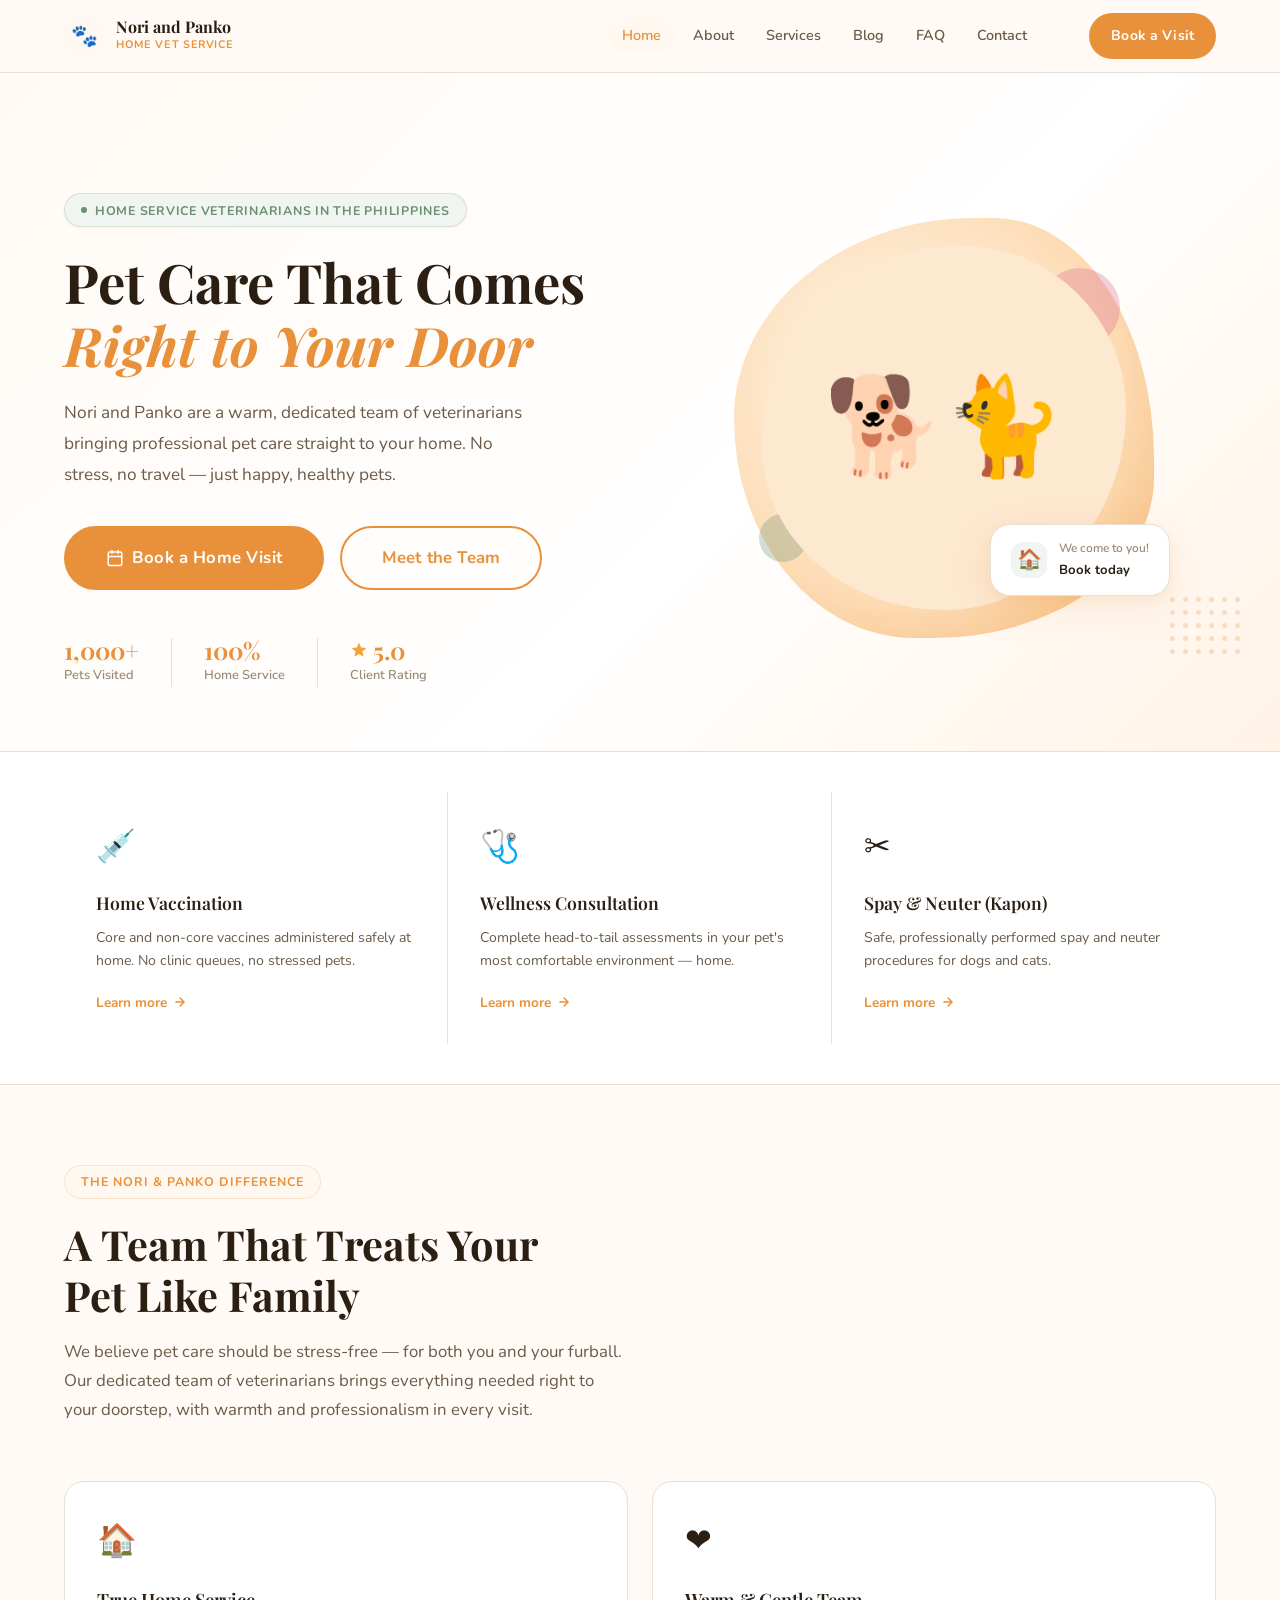
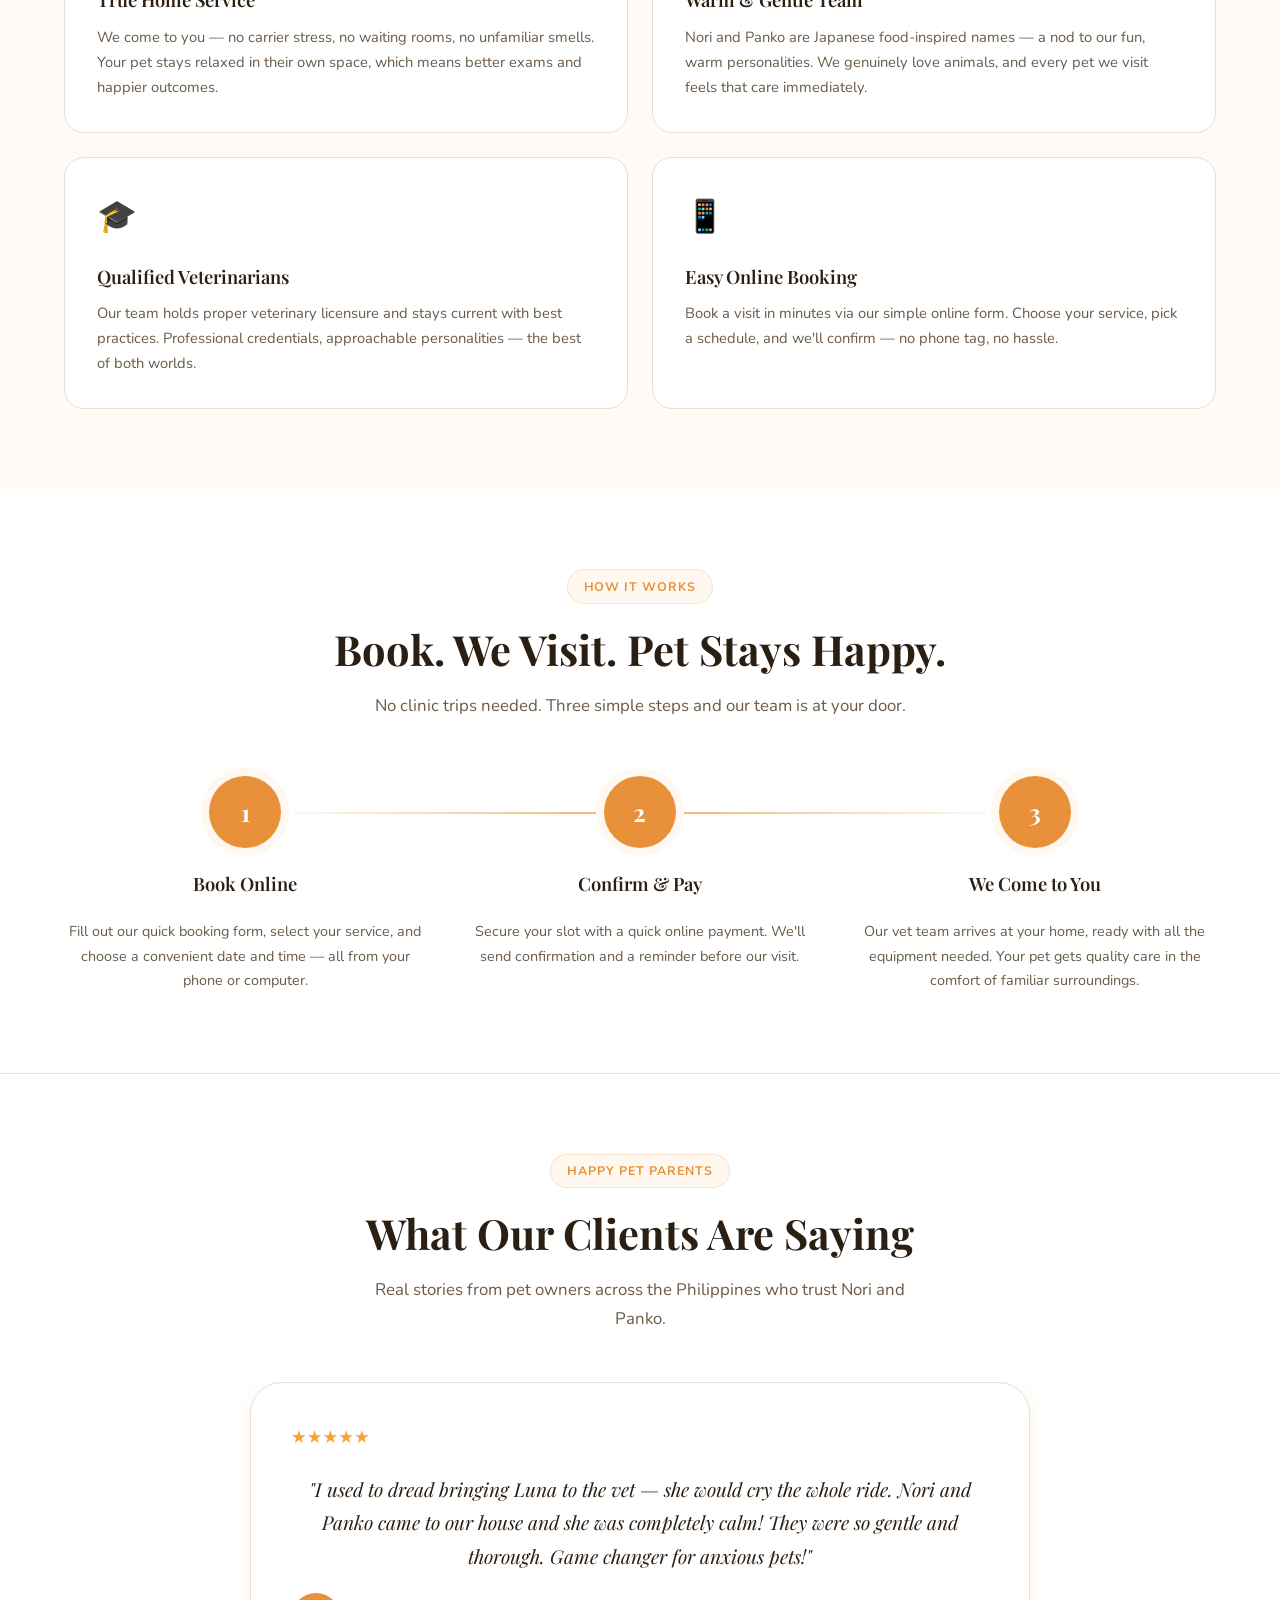
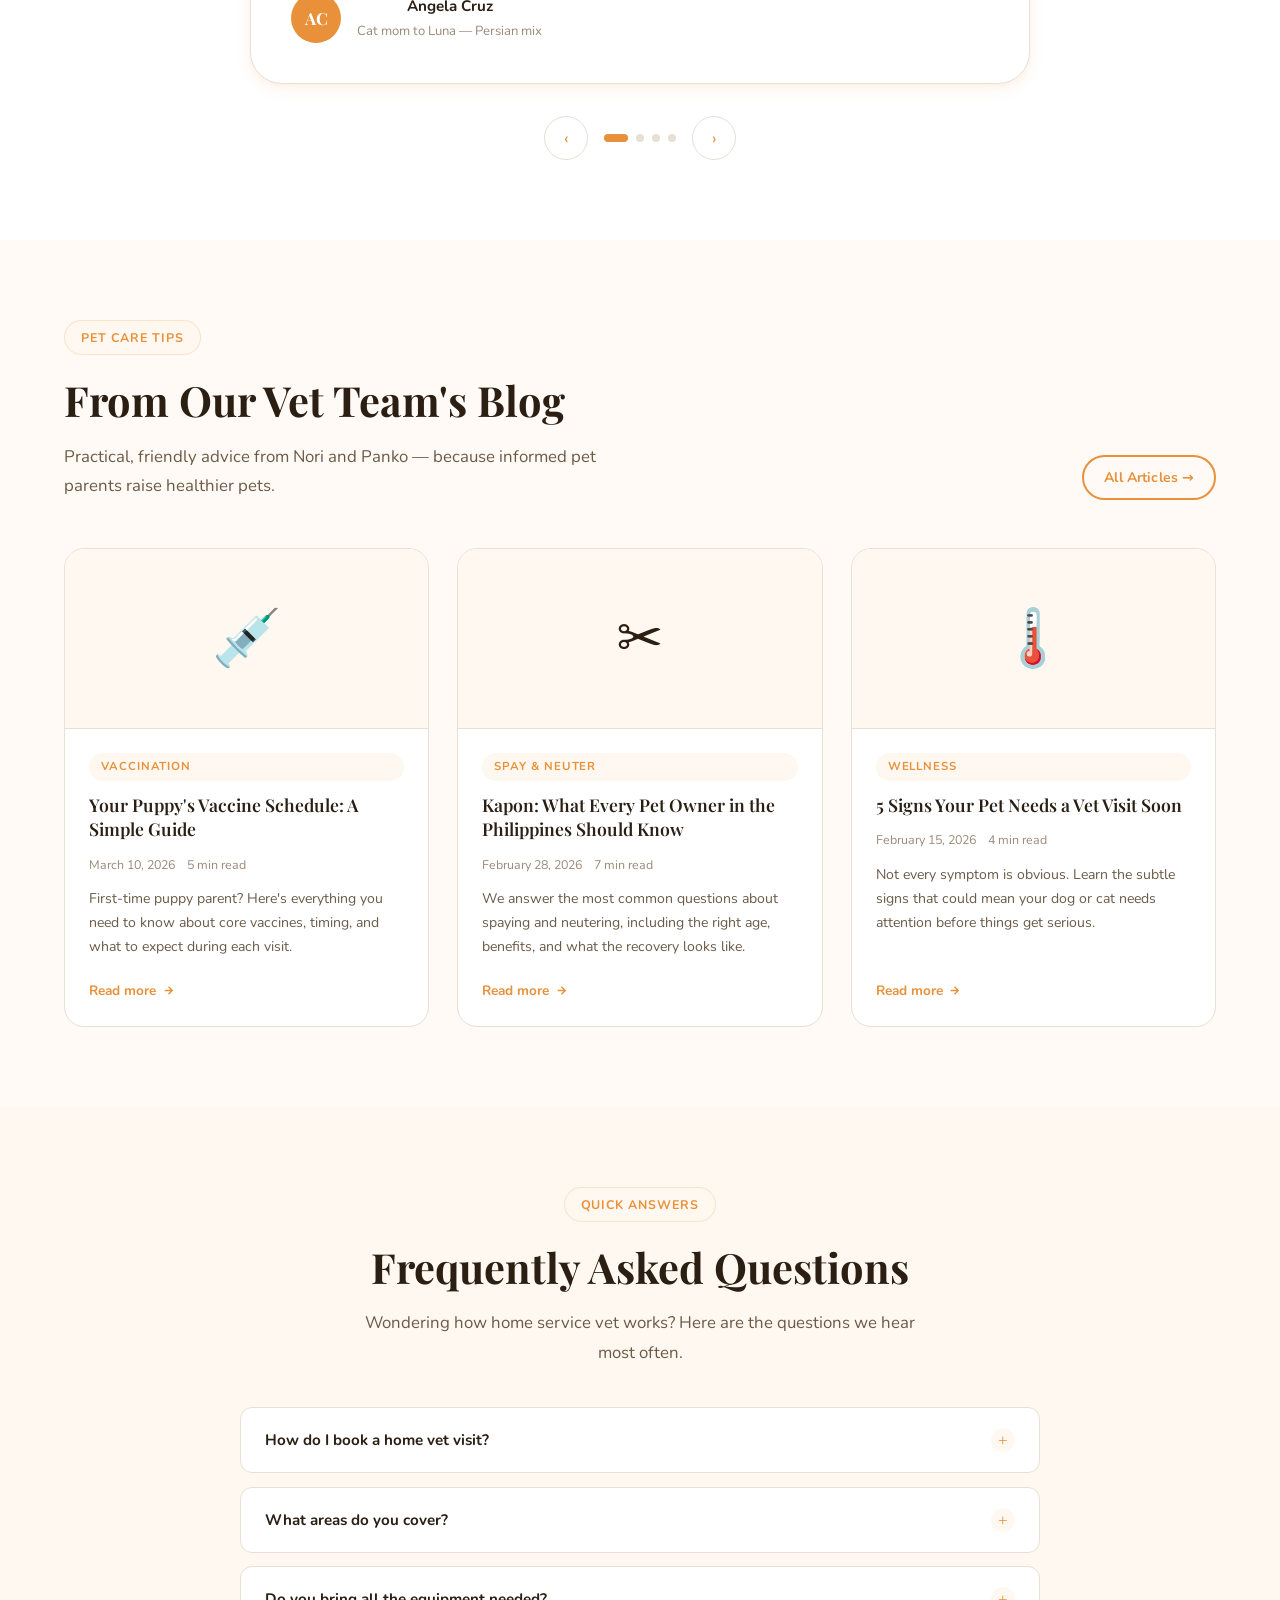
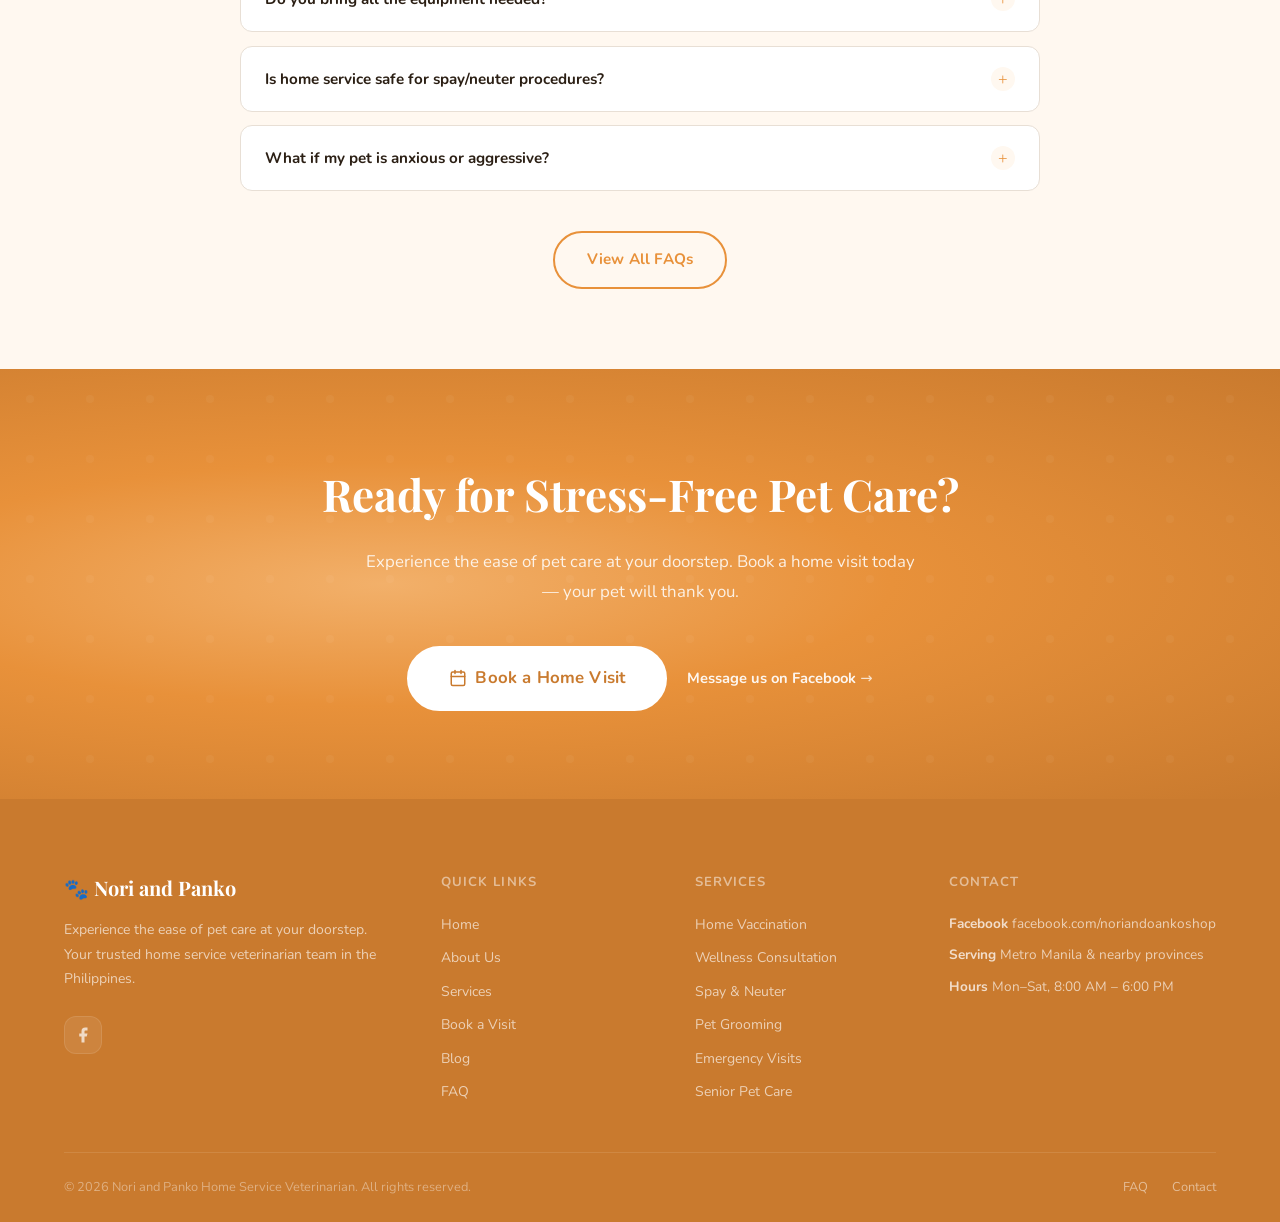
==== index.html @ 15835fa4 "Initial Nori and Panko Home Service Vet website Warm amber-themed veterinary home service site with " ====
<!DOCTYPE html>
<html lang="en">
<head>
  <meta charset="UTF-8">
  <meta name="viewport" content="width=device-width, initial-scale=1.0">
  <meta name="description" content="Nori and Panko Home Service Veterinarian — trusted pet care at your doorstep in the Philippines. Home vaccination, wellness consultations, and spay/neuter services for dogs and cats.">
  <meta name="keywords" content="home service vet Philippines, mobile veterinarian, pet vaccination home service, house call vet, kapon dog cat Philippines, Nori and Panko vet">
  <meta property="og:title" content="Nori and Panko Home Service Veterinarian">
  <meta property="og:description" content="Experience the ease of pet care at your doorstep. Home vaccination, consultations, and more.">
  <meta property="og:type" content="website">
  <title>Nori and Panko | Home Service Veterinarian Philippines</title>

  <script type="application/ld+json">
  {
    "@context": "https://schema.org",
    "@type": "VeterinaryCare",
    "name": "Nori and Panko Home Service Veterinarian",
    "description": "Home service veterinary care for pets across the Philippines. Vaccination, consultation, and spay/neuter at your doorstep.",
    "url": "https://noriandpanko.com",
    "telephone": "+639XXXXXXXXX",
    "sameAs": ["https://facebook.com/noriandoankoshop"],
    "serviceType": "Mobile Veterinary Care",
    "areaServed": "Philippines",
    "priceRange": "₱₱"
  }
  </script>

  <link href="https://fonts.googleapis.com/css2?family=Playfair+Display:ital,wght@0,400;0,600;0,700;1,400&family=Nunito:ital,wght@0,300;0,400;0,500;0,600;0,700;0,800;1,400&display=swap" rel="stylesheet">
  <link rel="stylesheet" href="css/style.css">
  <style>
    /* ─────────────────────────────────────────────
       DESIGN TOKENS — Nori and Panko Warm Palette
    ───────────────────────────────────────────── */
    :root {
      --clr-primary:          #E8913A;
      --clr-primary-dark:     #C97A2E;
      --clr-primary-light:    #F2B06A;
      --clr-primary-subtle:   #FFF8F0;
      --clr-secondary:        #6B8F71;
      --clr-secondary-subtle: #F0F5F1;
      --clr-accent:           #D4638F;
      --clr-peach:            #FDE8D0;
      --clr-bg:               #FFFAF5;
      --clr-bg-alt:           #FFF3E6;
      --clr-surface:          #FFFFFF;
      --clr-text:             #2B1F14;
      --clr-text-secondary:   #6B5A48;
      --clr-text-muted:       #9B8A78;
      --clr-border:           #E8DFD5;

      --ff-heading: 'Playfair Display', Georgia, serif;
      --ff-body:    'Nunito', system-ui, sans-serif;

      --radius-sm:  0.375rem;
      --radius-md:  0.75rem;
      --radius-lg:  1.25rem;
      --radius-xl:  2rem;
      --radius-full: 9999px;

      --shadow-sm:  0 1px 3px rgba(232,145,58,.08), 0 1px 2px rgba(232,145,58,.04);
      --shadow-md:  0 4px 16px rgba(232,145,58,.10), 0 2px 6px rgba(232,145,58,.06);
      --shadow-lg:  0 12px 40px rgba(232,145,58,.14), 0 4px 12px rgba(232,145,58,.08);
      --shadow-xl:  0 24px 64px rgba(232,145,58,.16), 0 8px 24px rgba(232,145,58,.10);

      --transition: 0.22s cubic-bezier(0.4, 0, 0.2, 1);
    }

    *, *::before, *::after { box-sizing: border-box; margin: 0; padding: 0; }
    html { scroll-behavior: smooth; -webkit-font-smoothing: antialiased; }
    body { font-family: var(--ff-body); font-size: 1rem; line-height: 1.7; color: var(--clr-text); background: var(--clr-bg); }
    img { display: block; max-width: 100%; height: auto; }
    a { color: inherit; text-decoration: none; }
    ul { list-style: none; }
    button { cursor: pointer; border: none; background: none; font-family: inherit; }

    .container { width: 100%; max-width: 1200px; margin-inline: auto; padding-inline: 1.5rem; }
    .section { padding-block: 5rem; }
    .section-sm { padding-block: 3.5rem; }

    .section-badge {
      display: inline-flex; align-items: center; gap: 0.5rem;
      font-size: 0.78rem; font-weight: 700; letter-spacing: 0.08em; text-transform: uppercase;
      color: var(--clr-primary); background: var(--clr-primary-subtle);
      border: 1px solid rgba(232,145,58,.2); border-radius: var(--radius-full);
      padding: 0.35rem 1rem; margin-bottom: 1.25rem;
    }
    .section-title {
      font-family: var(--ff-heading); font-size: clamp(1.75rem, 3.5vw, 2.6rem);
      font-weight: 700; line-height: 1.22; color: var(--clr-text); margin-bottom: 1rem;
    }
    .section-subtitle {
      font-size: 1.05rem; color: var(--clr-text-secondary); max-width: 560px; line-height: 1.75;
    }
    .text-center { text-align: center; }
    .text-center .section-subtitle { margin-inline: auto; }

    .btn {
      display: inline-flex; align-items: center; gap: 0.5rem;
      font-family: var(--ff-body); font-size: 0.95rem; font-weight: 700;
      border-radius: var(--radius-full); padding: 0.85rem 2rem;
      transition: all var(--transition); white-space: nowrap;
      text-decoration: none; border: 2px solid transparent; cursor: pointer;
    }
    .btn-primary { background: var(--clr-primary); color: #fff; border-color: var(--clr-primary); }
    .btn-primary:hover { background: var(--clr-primary-dark); border-color: var(--clr-primary-dark); transform: translateY(-1px); box-shadow: 0 6px 20px rgba(232,145,58,.35); }
    .btn-secondary { background: transparent; color: var(--clr-primary); border-color: var(--clr-primary); }
    .btn-secondary:hover { background: var(--clr-primary-subtle); transform: translateY(-1px); }
    .btn-white { background: #fff; color: var(--clr-primary-dark); border-color: #fff; }
    .btn-white:hover { background: var(--clr-primary-subtle); transform: translateY(-1px); }
    .btn-sm { padding: 0.55rem 1.25rem; font-size: 0.875rem; }
    .btn-lg { padding: 1rem 2.5rem; font-size: 1.05rem; }

    /* NAV */
    .nav { position: sticky; top: 0; z-index: 1000; background: rgba(255,250,245,.92); backdrop-filter: blur(16px); -webkit-backdrop-filter: blur(16px); border-bottom: 1px solid var(--clr-border); transition: box-shadow var(--transition); }
    .nav.scrolled { box-shadow: var(--shadow-md); }
    .nav-container { display: flex; align-items: center; gap: 2rem; height: 72px; }
    .nav-logo { display: flex; align-items: center; gap: 0.75rem; text-decoration: none; flex-shrink: 0; }
    .nav-logo-icon { width: 40px; height: 40px; background: var(--clr-primary-subtle); border-radius: var(--radius-md); display: flex; align-items: center; justify-content: center; font-size: 1.35rem; }
    .nav-logo-name { font-family: var(--ff-heading); font-size: 1rem; font-weight: 700; color: var(--clr-text); line-height: 1.2; }
    .nav-logo-sub { font-size: 0.68rem; font-weight: 700; color: var(--clr-primary); letter-spacing: 0.06em; text-transform: uppercase; }
    .nav-links { display: flex; align-items: center; gap: 0.25rem; list-style: none; margin: 0; padding: 0; margin-left: auto; }
    .nav-links a { font-size: 0.9rem; font-weight: 600; color: var(--clr-text-secondary); text-decoration: none; padding: 0.5rem 0.875rem; border-radius: var(--radius-full); transition: all var(--transition); }
    .nav-links a:hover, .nav-links a.active { color: var(--clr-primary); background: var(--clr-primary-subtle); }
    .nav-actions { display: flex; align-items: center; gap: 0.75rem; margin-left: 1rem; }
    .nav-toggle { display: none; flex-direction: column; gap: 5px; padding: 0.5rem; border-radius: var(--radius-sm); cursor: pointer; background: none; border: none; margin-left: auto; }
    .nav-toggle span { display: block; width: 22px; height: 2px; background: var(--clr-text); border-radius: 2px; transition: all var(--transition); }
    .nav-mobile-menu { display: none; padding: 1.25rem 1.5rem 1.75rem; border-top: 1px solid var(--clr-border); background: var(--clr-surface); }
    .nav-mobile-menu.open { display: block; }
    .nav-mobile-menu ul { display: flex; flex-direction: column; gap: 0.25rem; }
    .nav-mobile-menu a { display: block; padding: 0.7rem 1rem; font-size: 0.95rem; font-weight: 600; color: var(--clr-text-secondary); border-radius: var(--radius-sm); transition: all var(--transition); }
    .nav-mobile-menu a:hover { color: var(--clr-primary); background: var(--clr-primary-subtle); }
    @media (max-width: 900px) { .nav-links, .nav-actions { display: none; } .nav-toggle { display: flex; } }

    /* HERO */
    .hero { background: linear-gradient(135deg, #FFFAF5 0%, #ffffff 60%, #FFF3E6 100%); padding-block: 6rem 4rem; position: relative; overflow: hidden; }
    .hero-container { display: grid; grid-template-columns: 1fr 1fr; align-items: center; gap: 4rem; max-width: 1200px; margin-inline: auto; padding-inline: 1.5rem; }
    .hero-badge { display: inline-flex; align-items: center; gap: 0.5rem; font-size: 0.78rem; font-weight: 700; letter-spacing: 0.06em; text-transform: uppercase; color: var(--clr-secondary); background: var(--clr-secondary-subtle); border: 1px solid rgba(107,143,113,.2); border-radius: var(--radius-full); padding: 0.35rem 1rem; margin-bottom: 1.5rem; }
    .hero-badge::before { content: ''; width: 6px; height: 6px; border-radius: 50%; background: var(--clr-secondary); display: inline-block; }
    .hero-title { font-family: var(--ff-heading); font-size: clamp(2.2rem, 4.5vw, 3.4rem); font-weight: 700; line-height: 1.15; color: var(--clr-text); margin-bottom: 1.25rem; }
    .hero-title span { color: var(--clr-primary); font-style: italic; }
    .hero-subtitle { font-size: 1.08rem; color: var(--clr-text-secondary); line-height: 1.8; margin-bottom: 2.25rem; max-width: 480px; }
    .hero-actions { display: flex; align-items: center; flex-wrap: wrap; gap: 1rem; margin-bottom: 3rem; }
    .hero-stats { display: flex; gap: 2rem; flex-wrap: wrap; }
    .hero-stat { display: flex; flex-direction: column; gap: 0.15rem; }
    .hero-stat-value { font-family: var(--ff-heading); font-size: 1.5rem; font-weight: 700; color: var(--clr-primary); line-height: 1; }
    .hero-stat-label { font-size: 0.8rem; color: var(--clr-text-muted); font-weight: 600; }
    .hero-stat-divider { width: 1px; background: var(--clr-border); align-self: stretch; }

    .hero-visual { position: relative; display: flex; align-items: center; justify-content: center; }
    .hero-blob { position: relative; width: 420px; height: 420px; flex-shrink: 0; animation: floatBlob 6s ease-in-out infinite; }
    @keyframes floatBlob { 0%, 100% { transform: translateY(0px) rotate(0deg); } 33% { transform: translateY(-14px) rotate(1.5deg); } 66% { transform: translateY(-7px) rotate(-1deg); } }
    .hero-blob-bg { position: absolute; inset: 0; background: radial-gradient(ellipse at 40% 40%, #FFF8F0 0%, #FDDCB5 60%, #F2B06A 100%); border-radius: 60% 40% 55% 45% / 50% 60% 40% 55%; }
    .hero-blob-inner { position: absolute; inset: 28px; border-radius: 55% 45% 50% 50% / 55% 45% 55% 45%; overflow: hidden; background: var(--clr-peach); display: flex; align-items: center; justify-content: center; }
    .hero-blob-inner img { width: 100%; height: 100%; object-fit: cover; object-position: center 15%; }
    .hero-blob-emoji { font-size: 6rem; line-height: 1; }
    .hero-blob-accent { position: absolute; width: 80px; height: 80px; background: var(--clr-accent); border-radius: 50%; top: 12%; right: 8%; opacity: 0.3; animation: floatAccent 7s ease-in-out infinite 1s; }
    .hero-blob-accent2 { position: absolute; width: 48px; height: 48px; background: var(--clr-secondary); border-radius: 50%; bottom: 18%; left: 6%; opacity: 0.3; animation: floatAccent 5s ease-in-out infinite 0.5s; }
    @keyframes floatAccent { 0%, 100% { transform: translateY(0) scale(1); } 50% { transform: translateY(-10px) scale(1.08); } }
    .hero-dots { position: absolute; bottom: -1rem; right: -1.5rem; display: grid; grid-template-columns: repeat(6, 1fr); gap: 8px; opacity: 0.25; pointer-events: none; }
    .hero-dots span { width: 5px; height: 5px; border-radius: 50%; background: var(--clr-primary); display: block; }
    .hero-badge-float { position: absolute; bottom: 10%; right: -1rem; background: var(--clr-surface); border-radius: var(--radius-lg); padding: 0.85rem 1.25rem; box-shadow: var(--shadow-lg); display: flex; align-items: center; gap: 0.75rem; font-size: 0.82rem; font-weight: 700; color: var(--clr-text); border: 1px solid var(--clr-border); animation: floatBadge 5s ease-in-out infinite 2s; }
    .hero-badge-float-icon { width: 36px; height: 36px; background: var(--clr-secondary-subtle); border-radius: var(--radius-md); display: flex; align-items: center; justify-content: center; font-size: 1.25rem; }
    @keyframes floatBadge { 0%, 100% { transform: translateY(0); } 50% { transform: translateY(-6px); } }
    @media (max-width: 900px) { .hero-container { grid-template-columns: 1fr; gap: 2.5rem; } .hero-visual { order: -1; } .hero-blob { width: 300px; height: 300px; } .hero-badge-float { display: none; } .hero-stats { gap: 1.25rem; } }

    /* SERVICES STRIP */
    .services-strip { background: var(--clr-surface); border-top: 1px solid var(--clr-border); border-bottom: 1px solid var(--clr-border); padding-block: 2.5rem; }
    .services-strip-grid { display: grid; grid-template-columns: repeat(3, 1fr); gap: 0; }
    .services-strip-item { padding: 1.75rem 2rem; border-right: 1px solid var(--clr-border); transition: background var(--transition); }
    .services-strip-item:last-child { border-right: none; }
    .services-strip-item:hover { background: var(--clr-primary-subtle); }
    .services-strip-icon { font-size: 2rem; margin-bottom: 0.9rem; display: block; }
    .services-strip-title { font-family: var(--ff-heading); font-size: 1.1rem; font-weight: 600; color: var(--clr-text); margin-bottom: 0.5rem; }
    .services-strip-desc { font-size: 0.88rem; color: var(--clr-text-secondary); line-height: 1.65; margin-bottom: 1rem; }
    .services-strip-link { display: inline-flex; align-items: center; gap: 0.35rem; font-size: 0.85rem; font-weight: 700; color: var(--clr-primary); transition: gap var(--transition); }
    .services-strip-link:hover { gap: 0.6rem; }
    @media (max-width: 768px) { .services-strip-grid { display: flex; flex-wrap: nowrap; overflow-x: auto; } .services-strip-item { min-width: 280px; } }

    /* WHY SECTION */
    .why-section { background: var(--clr-bg); }
    .why-header { margin-bottom: 3.5rem; }
    .why-grid { display: grid; grid-template-columns: repeat(2, 1fr); gap: 1.5rem; }
    .why-card { background: var(--clr-surface); border: 1px solid var(--clr-border); border-radius: var(--radius-lg); padding: 2rem; transition: all var(--transition); position: relative; overflow: hidden; }
    .why-card::before { content: ''; position: absolute; top: 0; left: 0; right: 0; height: 3px; background: linear-gradient(90deg, var(--clr-primary), var(--clr-primary-light)); opacity: 0; transition: opacity var(--transition); }
    .why-card:hover { transform: translateY(-3px); box-shadow: var(--shadow-md); border-color: var(--clr-primary-light); }
    .why-card:hover::before { opacity: 1; }
    .why-card-icon { font-size: 2rem; margin-bottom: 1rem; display: block; }
    .why-card-title { font-family: var(--ff-heading); font-size: 1.15rem; font-weight: 600; color: var(--clr-text); margin-bottom: 0.6rem; }
    .why-card-desc { font-size: 0.92rem; color: var(--clr-text-secondary); line-height: 1.7; }
    @media (max-width: 640px) { .why-grid { grid-template-columns: 1fr; } }

    /* HOW IT WORKS */
    .how-section { background: var(--clr-surface); }
    .how-steps { display: grid; grid-template-columns: repeat(3, 1fr); gap: 2rem; margin-top: 3.5rem; position: relative; }
    .how-steps::before { content: ''; position: absolute; top: 36px; left: calc(16.67% + 36px); right: calc(16.67% + 36px); height: 2px; background: linear-gradient(90deg, var(--clr-primary-subtle), var(--clr-primary-light), var(--clr-primary-subtle)); }
    .how-step { display: flex; flex-direction: column; align-items: center; text-align: center; gap: 1.25rem; }
    .how-step-num { width: 72px; height: 72px; border-radius: 50%; background: var(--clr-primary); color: #fff; font-family: var(--ff-heading); font-size: 1.5rem; font-weight: 700; display: flex; align-items: center; justify-content: center; position: relative; z-index: 1; box-shadow: 0 0 0 8px var(--clr-primary-subtle); flex-shrink: 0; }
    .how-step-title { font-family: var(--ff-heading); font-size: 1.15rem; font-weight: 600; color: var(--clr-text); }
    .how-step-desc { font-size: 0.9rem; color: var(--clr-text-secondary); line-height: 1.7; }
    @media (max-width: 768px) { .how-steps { grid-template-columns: 1fr; } .how-steps::before { display: none; } }

    /* TESTIMONIALS */
    .testimonials-section { background: var(--clr-surface); border-top: 1px solid var(--clr-border); }
    .testimonials-carousel { position: relative; margin-top: 3rem; overflow: hidden; }
    .testimonials-track { display: flex; transition: transform 0.45s cubic-bezier(0.4,0,0.2,1); }
    .testimonial-slide { min-width: 100%; padding: 0 0.5rem; }
    .testimonial-card { background: var(--clr-surface); border: 1px solid var(--clr-border); border-radius: var(--radius-xl); padding: 2.5rem; max-width: 780px; margin-inline: auto; box-shadow: var(--shadow-md); display: flex; flex-direction: column; gap: 1.25rem; }
    .testimonial-stars { display: flex; gap: 2px; color: #F4A435; font-size: 1.1rem; }
    .testimonial-quote { font-family: var(--ff-heading); font-size: clamp(1rem, 2vw, 1.2rem); font-style: italic; color: var(--clr-text); line-height: 1.75; }
    .testimonial-author { display: flex; align-items: center; gap: 1rem; }
    .testimonial-avatar { width: 50px; height: 50px; border-radius: 50%; background: var(--clr-primary); display: flex; align-items: center; justify-content: center; font-family: var(--ff-heading); font-size: 1.05rem; font-weight: 700; color: #fff; flex-shrink: 0; }
    .testimonial-name { font-weight: 700; font-size: 0.95rem; color: var(--clr-text); }
    .testimonial-role { font-size: 0.82rem; color: var(--clr-text-muted); }
    .carousel-controls { display: flex; align-items: center; justify-content: center; gap: 1rem; margin-top: 2rem; }
    .carousel-btn { width: 44px; height: 44px; border-radius: 50%; background: var(--clr-surface); border: 1px solid var(--clr-border); display: flex; align-items: center; justify-content: center; color: var(--clr-primary); font-size: 1.1rem; cursor: pointer; transition: all var(--transition); }
    .carousel-btn:hover { background: var(--clr-primary); color: #fff; border-color: var(--clr-primary); }
    .carousel-dots { display: flex; gap: 8px; }
    .carousel-dot { width: 8px; height: 8px; border-radius: 50%; background: var(--clr-border); cursor: pointer; transition: all var(--transition); border: none; }
    .carousel-dot.active { background: var(--clr-primary); width: 24px; border-radius: 4px; }

    /* BLOG PREVIEW */
    .blog-section { background: var(--clr-bg); }
    .blog-grid { display: grid; grid-template-columns: repeat(3, 1fr); gap: 1.75rem; }
    .blog-card { background: var(--clr-surface); border: 1px solid var(--clr-border); border-radius: var(--radius-lg); overflow: hidden; transition: all var(--transition); display: flex; flex-direction: column; }
    .blog-card:hover { transform: translateY(-4px); box-shadow: var(--shadow-lg); border-color: var(--clr-primary-light); }
    .blog-card-img { height: 180px; background: var(--clr-primary-subtle); display: flex; align-items: center; justify-content: center; overflow: hidden; border-bottom: 1px solid var(--clr-border); font-size: 3.5rem; }
    .blog-card-body { padding: 1.5rem; flex: 1; display: flex; flex-direction: column; gap: 0.75rem; }
    .blog-card-category { display: inline-block; font-size: 0.72rem; font-weight: 700; letter-spacing: 0.08em; text-transform: uppercase; color: var(--clr-primary); background: var(--clr-primary-subtle); border-radius: var(--radius-full); padding: 0.25rem 0.75rem; }
    .blog-card-title { font-family: var(--ff-heading); font-size: 1.1rem; font-weight: 600; color: var(--clr-text); line-height: 1.4; }
    .blog-card-meta { font-size: 0.78rem; color: var(--clr-text-muted); display: flex; gap: 0.75rem; }
    .blog-card-excerpt { font-size: 0.88rem; color: var(--clr-text-secondary); line-height: 1.7; flex: 1; }
    .blog-card-link { display: inline-flex; align-items: center; gap: 0.35rem; font-size: 0.85rem; font-weight: 700; color: var(--clr-primary); margin-top: 0.5rem; transition: gap var(--transition); }
    .blog-card-link:hover { gap: 0.6rem; }
    @media (max-width: 900px) { .blog-grid { grid-template-columns: repeat(2, 1fr); } }
    @media (max-width: 580px) { .blog-grid { grid-template-columns: 1fr; } }

    /* FAQ PREVIEW */
    .faq-section { background: var(--clr-primary-subtle); }
    .faq-list { display: flex; flex-direction: column; gap: 0.85rem; max-width: 800px; margin-inline: auto; }
    .faq-item { background: var(--clr-surface); border: 1px solid var(--clr-border); border-radius: var(--radius-md); overflow: hidden; transition: box-shadow var(--transition); }
    .faq-item:hover { box-shadow: var(--shadow-sm); }
    .faq-question { width: 100%; display: flex; align-items: center; justify-content: space-between; gap: 1rem; padding: 1.25rem 1.5rem; font-size: 0.95rem; font-weight: 700; color: var(--clr-text); background: none; border: none; cursor: pointer; text-align: left; font-family: var(--ff-body); transition: color var(--transition); }
    .faq-question:hover { color: var(--clr-primary); }
    .faq-question.open { color: var(--clr-primary); }
    .faq-icon { width: 24px; height: 24px; border-radius: 50%; background: var(--clr-primary-subtle); display: flex; align-items: center; justify-content: center; color: var(--clr-primary); font-size: 1rem; flex-shrink: 0; transition: all var(--transition); font-weight: 300; line-height: 1; }
    .faq-question.open .faq-icon { background: var(--clr-primary); color: #fff; transform: rotate(45deg); }
    .faq-answer { max-height: 0; overflow: hidden; transition: max-height 0.38s cubic-bezier(0.4,0,0.2,1), padding 0.3s; font-size: 0.91rem; color: var(--clr-text-secondary); line-height: 1.75; padding-inline: 1.5rem; }
    .faq-answer.open { max-height: 500px; padding-bottom: 1.5rem; }

    /* CTA BANNER */
    .cta-banner { background: radial-gradient(ellipse at 30% 50%, var(--clr-primary-light) 0%, var(--clr-primary) 40%, var(--clr-primary-dark) 100%); padding-block: 5.5rem; text-align: center; position: relative; overflow: hidden; }
    .cta-banner::before { content: ''; position: absolute; inset: 0; background: url("data:image/svg+xml,%3Csvg width='60' height='60' viewBox='0 0 60 60' xmlns='http://www.w3.org/2000/svg'%3E%3Cg fill='none' fill-rule='evenodd'%3E%3Cg fill='%23ffffff' fill-opacity='0.04'%3E%3Ccircle cx='30' cy='30' r='4'/%3E%3C/g%3E%3C/g%3E%3C/svg%3E"); pointer-events: none; }
    .cta-banner-title { font-family: var(--ff-heading); font-size: clamp(1.8rem, 3.5vw, 2.75rem); font-weight: 700; color: #fff; margin-bottom: 1rem; position: relative; }
    .cta-banner-subtitle { font-size: 1.05rem; color: rgba(255,255,255,0.85); max-width: 560px; margin-inline: auto; line-height: 1.75; margin-bottom: 2.5rem; position: relative; }
    .cta-banner-actions { display: flex; align-items: center; justify-content: center; flex-wrap: wrap; gap: 1.25rem; position: relative; }
    .cta-phone { font-size: 0.92rem; color: rgba(255,255,255,0.75); transition: color var(--transition); }
    .cta-phone:hover { color: #fff; }
    .cta-phone strong { color: rgba(255,255,255,0.92); font-weight: 700; }

    /* FOOTER */
    .footer { background: var(--clr-primary-dark); color: rgba(255,255,255,0.75); padding-top: 4.5rem; }
    .footer-top { display: grid; grid-template-columns: 1.6fr 1fr 1fr 1.3fr; gap: 3rem; padding-bottom: 3rem; border-bottom: 1px solid rgba(255,255,255,.1); }
    .footer-logo-name { font-family: var(--ff-heading); font-size: 1.25rem; font-weight: 700; color: #fff; margin-bottom: 0.85rem; }
    .footer-tagline { font-size: 0.875rem; line-height: 1.75; color: rgba(255,255,255,.65); margin-bottom: 1.5rem; }
    .footer-social { display: flex; gap: 0.75rem; }
    .footer-social a { width: 38px; height: 38px; border-radius: var(--radius-md); background: rgba(255,255,255,.08); display: flex; align-items: center; justify-content: center; color: rgba(255,255,255,.7); transition: all var(--transition); border: 1px solid rgba(255,255,255,.1); }
    .footer-social a:hover { background: rgba(255,255,255,.18); color: #fff; transform: translateY(-2px); }
    .footer-heading { font-size: 0.82rem; font-weight: 700; letter-spacing: 0.08em; text-transform: uppercase; color: rgba(255,255,255,.5); margin-bottom: 1.25rem; }
    .footer-links { display: flex; flex-direction: column; gap: 0.6rem; }
    .footer-links a { font-size: 0.875rem; color: rgba(255,255,255,.65); transition: color var(--transition); }
    .footer-links a:hover { color: #fff; }
    .footer-contact { display: flex; flex-direction: column; gap: 0.6rem; }
    .footer-contact-item { font-size: 0.85rem; color: rgba(255,255,255,.65); line-height: 1.6; }
    .footer-bottom { display: flex; align-items: center; justify-content: space-between; padding-block: 1.5rem; font-size: 0.8rem; color: rgba(255,255,255,.4); flex-wrap: wrap; gap: 0.75rem; }
    .footer-bottom a { color: rgba(255,255,255,.5); transition: color var(--transition); }
    .footer-bottom a:hover { color: rgba(255,255,255,.9); }
    @media (max-width: 900px) { .footer-top { grid-template-columns: 1fr 1fr; gap: 2rem; } }
    @media (max-width: 560px) { .footer-top { grid-template-columns: 1fr; } .footer-bottom { flex-direction: column; } }

    /* REVEAL */
    .reveal { opacity: 0; transform: translateY(24px); transition: opacity 0.55s ease, transform 0.55s ease; }
    .reveal.visible { opacity: 1; transform: none; }
  </style>
</head>
<body>

  <!-- NAVIGATION -->
  <nav class="nav" id="mainNav">
    <div class="container nav-container">
      <a href="index.html" class="nav-logo">
        <div class="nav-logo-icon">🐾</div>
        <div>
          <div class="nav-logo-name">Nori and Panko</div>
          <div class="nav-logo-sub">Home Vet Service</div>
        </div>
      </a>
      <ul class="nav-links" id="navLinks">
        <li><a href="index.html" class="active">Home</a></li>
        <li><a href="about.html">About</a></li>
        <li><a href="services.html">Services</a></li>
        <li><a href="blog.html">Blog</a></li>
        <li><a href="faq.html">FAQ</a></li>
        <li><a href="contact.html">Contact</a></li>
      </ul>
      <div class="nav-actions">
        <a href="booking.html" class="btn btn-primary btn-sm">Book a Visit</a>
      </div>
      <button class="nav-toggle" id="navToggle" aria-label="Toggle navigation">
        <span></span><span></span><span></span>
      </button>
    </div>
    <div class="nav-mobile-menu" id="mobileMenu">
      <ul>
        <li><a href="index.html">Home</a></li>
        <li><a href="about.html">About</a></li>
        <li><a href="services.html">Services</a></li>
        <li><a href="blog.html">Blog</a></li>
        <li><a href="faq.html">FAQ</a></li>
        <li><a href="contact.html">Contact</a></li>
      </ul>
      <a href="booking.html" class="btn btn-primary" style="margin-top:1.5rem;width:100%;justify-content:center;display:flex;">Book a Home Visit</a>
    </div>
  </nav>

  <main>

    <!-- 1. HERO -->
    <section class="hero" aria-label="Hero">
      <div class="hero-container">
        <div class="hero-content">
          <div class="hero-badge">Home Service Veterinarians in the Philippines</div>
          <h1 class="hero-title">
            Pet Care That Comes<br>
            <span>Right to Your Door</span>
          </h1>
          <p class="hero-subtitle">
            Nori and Panko are a warm, dedicated team of veterinarians bringing professional pet care straight to your home. No stress, no travel — just happy, healthy pets.
          </p>
          <div class="hero-actions">
            <a href="booking.html" class="btn btn-primary btn-lg">
              <svg width="18" height="18" viewBox="0 0 24 24" fill="none" stroke="currentColor" stroke-width="2" stroke-linecap="round" stroke-linejoin="round" aria-hidden="true"><rect x="3" y="4" width="18" height="18" rx="2" ry="2"/><line x1="16" y1="2" x2="16" y2="6"/><line x1="8" y1="2" x2="8" y2="6"/><line x1="3" y1="10" x2="21" y2="10"/></svg>
              Book a Home Visit
            </a>
            <a href="about.html" class="btn btn-secondary btn-lg">Meet the Team</a>
          </div>
          <div class="hero-stats">
            <div class="hero-stat">
              <span class="hero-stat-value">1,000+</span>
              <span class="hero-stat-label">Pets Visited</span>
            </div>
            <div class="hero-stat-divider" aria-hidden="true"></div>
            <div class="hero-stat">
              <span class="hero-stat-value">100%</span>
              <span class="hero-stat-label">Home Service</span>
            </div>
            <div class="hero-stat-divider" aria-hidden="true"></div>
            <div class="hero-stat">
              <span class="hero-stat-value" style="display:flex;align-items:center;gap:.3rem;">
                <svg xmlns="http://www.w3.org/2000/svg" width="18" height="18" viewBox="0 0 24 24" fill="#F4A435" aria-hidden="true"><path d="M12 17.27L18.18 21l-1.64-7.03L22 9.24l-7.19-.61L12 2 9.19 8.63 2 9.24l5.46 4.73L5.82 21z"/></svg>
                5.0
              </span>
              <span class="hero-stat-label">Client Rating</span>
            </div>
          </div>
        </div>

        <div class="hero-visual" aria-hidden="true">
          <div class="hero-blob">
            <div class="hero-blob-bg"></div>
            <div class="hero-blob-accent"></div>
            <div class="hero-blob-accent2"></div>
            <div class="hero-blob-inner">
              <div class="hero-blob-emoji">🐕🐈</div>
            </div>
            <div class="hero-badge-float">
              <div class="hero-badge-float-icon">🏠</div>
              <div>
                <div style="font-size:.75rem;color:var(--clr-text-muted);font-weight:600;">We come to you!</div>
                <div>Book today</div>
              </div>
            </div>
          </div>
          <div class="hero-dots" aria-hidden="true">
            <span></span><span></span><span></span><span></span><span></span><span></span>
            <span></span><span></span><span></span><span></span><span></span><span></span>
            <span></span><span></span><span></span><span></span><span></span><span></span>
            <span></span><span></span><span></span><span></span><span></span><span></span>
            <span></span><span></span><span></span><span></span><span></span><span></span>
          </div>
        </div>
      </div>
    </section>

    <!-- 2. SERVICES STRIP -->
    <section class="services-strip" aria-label="Services overview">
      <div class="container">
        <div class="services-strip-grid">
          <article class="services-strip-item">
            <span class="services-strip-icon" aria-hidden="true">💉</span>
            <h3 class="services-strip-title">Home Vaccination</h3>
            <p class="services-strip-desc">Core and non-core vaccines administered safely at home. No clinic queues, no stressed pets.</p>
            <a href="services.html#vaccination" class="services-strip-link">
              Learn more <svg width="14" height="14" viewBox="0 0 24 24" fill="none" stroke="currentColor" stroke-width="2.5" stroke-linecap="round" stroke-linejoin="round" aria-hidden="true"><path d="M5 12h14M12 5l7 7-7 7"/></svg>
            </a>
          </article>
          <article class="services-strip-item">
            <span class="services-strip-icon" aria-hidden="true">🩺</span>
            <h3 class="services-strip-title">Wellness Consultation</h3>
            <p class="services-strip-desc">Complete head-to-tail assessments in your pet's most comfortable environment — home.</p>
            <a href="services.html#consultation" class="services-strip-link">
              Learn more <svg width="14" height="14" viewBox="0 0 24 24" fill="none" stroke="currentColor" stroke-width="2.5" stroke-linecap="round" stroke-linejoin="round" aria-hidden="true"><path d="M5 12h14M12 5l7 7-7 7"/></svg>
            </a>
          </article>
          <article class="services-strip-item">
            <span class="services-strip-icon" aria-hidden="true">✂️</span>
            <h3 class="services-strip-title">Spay &amp; Neuter (Kapon)</h3>
            <p class="services-strip-desc">Safe, professionally performed spay and neuter procedures for dogs and cats.</p>
            <a href="services.html#kapon" class="services-strip-link">
              Learn more <svg width="14" height="14" viewBox="0 0 24 24" fill="none" stroke="currentColor" stroke-width="2.5" stroke-linecap="round" stroke-linejoin="round" aria-hidden="true"><path d="M5 12h14M12 5l7 7-7 7"/></svg>
            </a>
          </article>
        </div>
      </div>
    </section>

    <!-- 3. WHY CHOOSE NORI AND PANKO -->
    <section class="why-section section" aria-labelledby="why-title">
      <div class="container">
        <div class="why-header reveal">
          <div class="section-badge">The Nori &amp; Panko Difference</div>
          <h2 class="section-title" id="why-title">A Team That Treats Your<br>Pet Like Family</h2>
          <p class="section-subtitle">
            We believe pet care should be stress-free — for both you and your furball. Our dedicated team of veterinarians brings everything needed right to your doorstep, with warmth and professionalism in every visit.
          </p>
        </div>
        <div class="why-grid">
          <div class="why-card reveal">
            <span class="why-card-icon" aria-hidden="true">🏠</span>
            <h3 class="why-card-title">True Home Service</h3>
            <p class="why-card-desc">We come to you — no carrier stress, no waiting rooms, no unfamiliar smells. Your pet stays relaxed in their own space, which means better exams and happier outcomes.</p>
          </div>
          <div class="why-card reveal" data-delay="100">
            <span class="why-card-icon" aria-hidden="true">❤️</span>
            <h3 class="why-card-title">Warm &amp; Gentle Team</h3>
            <p class="why-card-desc">Nori and Panko are Japanese food-inspired names — a nod to our fun, warm personalities. We genuinely love animals, and every pet we visit feels that care immediately.</p>
          </div>
          <div class="why-card reveal" data-delay="200">
            <span class="why-card-icon" aria-hidden="true">🎓</span>
            <h3 class="why-card-title">Qualified Veterinarians</h3>
            <p class="why-card-desc">Our team holds proper veterinary licensure and stays current with best practices. Professional credentials, approachable personalities — the best of both worlds.</p>
          </div>
          <div class="why-card reveal" data-delay="300">
            <span class="why-card-icon" aria-hidden="true">📱</span>
            <h3 class="why-card-title">Easy Online Booking</h3>
            <p class="why-card-desc">Book a visit in minutes via our simple online form. Choose your service, pick a schedule, and we'll confirm — no phone tag, no hassle.</p>
          </div>
        </div>
      </div>
    </section>

    <!-- 4. HOW IT WORKS -->
    <section class="how-section section" aria-labelledby="how-title">
      <div class="container text-center">
        <div class="section-badge reveal">How It Works</div>
        <h2 class="section-title reveal" id="how-title">Book. We Visit. Pet Stays Happy.</h2>
        <p class="section-subtitle reveal">No clinic trips needed. Three simple steps and our team is at your door.</p>
        <div class="how-steps">
          <div class="how-step reveal">
            <div class="how-step-num" aria-hidden="true">1</div>
            <h3 class="how-step-title">Book Online</h3>
            <p class="how-step-desc">Fill out our quick booking form, select your service, and choose a convenient date and time — all from your phone or computer.</p>
          </div>
          <div class="how-step reveal" data-delay="150">
            <div class="how-step-num" aria-hidden="true">2</div>
            <h3 class="how-step-title">Confirm &amp; Pay</h3>
            <p class="how-step-desc">Secure your slot with a quick online payment. We'll send confirmation and a reminder before our visit.</p>
          </div>
          <div class="how-step reveal" data-delay="300">
            <div class="how-step-num" aria-hidden="true">3</div>
            <h3 class="how-step-title">We Come to You</h3>
            <p class="how-step-desc">Our vet team arrives at your home, ready with all the equipment needed. Your pet gets quality care in the comfort of familiar surroundings.</p>
          </div>
        </div>
      </div>
    </section>

    <!-- 5. TESTIMONIALS -->
    <section class="testimonials-section section" aria-labelledby="testimonials-title">
      <div class="container text-center">
        <div class="section-badge">Happy Pet Parents</div>
        <h2 class="section-title" id="testimonials-title">What Our Clients Are Saying</h2>
        <p class="section-subtitle">Real stories from pet owners across the Philippines who trust Nori and Panko.</p>

        <div class="testimonials-carousel carousel" data-autoplay="true" data-delay="6000" role="region" aria-label="Testimonials carousel">
          <div class="testimonials-track carousel-track">

            <div class="testimonial-slide carousel-slide" role="group" aria-label="Testimonial 1 of 4">
              <div class="testimonial-card">
                <div class="testimonial-stars" aria-label="5 out of 5 stars"><span aria-hidden="true">★★★★★</span></div>
                <blockquote class="testimonial-quote">
                  "I used to dread bringing Luna to the vet — she would cry the whole ride. Nori and Panko came to our house and she was completely calm! They were so gentle and thorough. Game changer for anxious pets!"
                </blockquote>
                <div class="testimonial-author">
                  <div class="testimonial-avatar" aria-hidden="true" style="background:#E8913A;">AC</div>
                  <div>
                    <div class="testimonial-name">Angela Cruz</div>
                    <div class="testimonial-role">Cat mom to Luna — Persian mix</div>
                  </div>
                </div>
              </div>
            </div>

            <div class="testimonial-slide carousel-slide" role="group" aria-label="Testimonial 2 of 4">
              <div class="testimonial-card">
                <div class="testimonial-stars" aria-label="5 out of 5 stars"><span aria-hidden="true">★★★★★</span></div>
                <blockquote class="testimonial-quote">
                  "Our puppy Bruno got his complete vaccines without us leaving the house. The team was on time, professional, and so sweet with him. Will definitely be booking again for his boosters!"
                </blockquote>
                <div class="testimonial-author">
                  <div class="testimonial-avatar" aria-hidden="true" style="background:#6B8F71;">RM</div>
                  <div>
                    <div class="testimonial-name">Rico Mendoza</div>
                    <div class="testimonial-role">Dog dad to Bruno — Labrador puppy</div>
                  </div>
                </div>
              </div>
            </div>

            <div class="testimonial-slide carousel-slide" role="group" aria-label="Testimonial 3 of 4">
              <div class="testimonial-card">
                <div class="testimonial-stars" aria-label="5 out of 5 stars"><span aria-hidden="true">★★★★★</span></div>
                <blockquote class="testimonial-quote">
                  "Had the kapon (spay) procedure done for my cats Mochi and Soba. The team was very reassuring throughout. Post-op care instructions were clear and my girls recovered beautifully!"
                </blockquote>
                <div class="testimonial-author">
                  <div class="testimonial-avatar" aria-hidden="true" style="background:#D4638F;">SL</div>
                  <div>
                    <div class="testimonial-name">Sofia Lim</div>
                    <div class="testimonial-role">Cat mom to Mochi &amp; Soba</div>
                  </div>
                </div>
              </div>
            </div>

            <div class="testimonial-slide carousel-slide" role="group" aria-label="Testimonial 4 of 4">
              <div class="testimonial-card">
                <div class="testimonial-stars" aria-label="5 out of 5 stars"><span aria-hidden="true">★★★★★</span></div>
                <blockquote class="testimonial-quote">
                  "I have three dogs and taking them all to a clinic was a logistical nightmare. Nori and Panko handled all three in one visit at home. Saved me so much time and stress. Highly recommend!"
                </blockquote>
                <div class="testimonial-author">
                  <div class="testimonial-avatar" aria-hidden="true" style="background:#C97A2E;">JR</div>
                  <div>
                    <div class="testimonial-name">Joel Reyes</div>
                    <div class="testimonial-role">Dog dad to Tofu, Miso &amp; Tempeh</div>
                  </div>
                </div>
              </div>
            </div>

          </div>

          <div class="carousel-controls">
            <button class="carousel-btn carousel-btn-prev" aria-label="Previous testimonial">&#8249;</button>
            <div class="carousel-dots" role="tablist" aria-label="Testimonial navigation"></div>
            <button class="carousel-btn carousel-btn-next" aria-label="Next testimonial">&#8250;</button>
          </div>
        </div>
      </div>
    </section>

    <!-- 6. BLOG PREVIEW -->
    <section class="blog-section section" aria-labelledby="blog-title">
      <div class="container">
        <div class="blog-header reveal" style="display:flex;align-items:flex-end;justify-content:space-between;gap:1rem;margin-bottom:3rem;flex-wrap:wrap;">
          <div>
            <div class="section-badge">Pet Care Tips</div>
            <h2 class="section-title" id="blog-title">From Our Vet Team's Blog</h2>
            <p class="section-subtitle">Practical, friendly advice from Nori and Panko — because informed pet parents raise healthier pets.</p>
          </div>
          <a href="blog.html" class="btn btn-secondary btn-sm" style="flex-shrink:0;">All Articles &rarr;</a>
        </div>
        <div class="blog-grid">
          <article class="blog-card reveal">
            <div class="blog-card-img">💉</div>
            <div class="blog-card-body">
              <span class="blog-card-category">Vaccination</span>
              <h3 class="blog-card-title">Your Puppy's Vaccine Schedule: A Simple Guide</h3>
              <div class="blog-card-meta"><span>March 10, 2026</span><span>5 min read</span></div>
              <p class="blog-card-excerpt">First-time puppy parent? Here's everything you need to know about core vaccines, timing, and what to expect during each visit.</p>
              <a href="blog-single.html" class="blog-card-link">Read more <svg width="13" height="13" viewBox="0 0 24 24" fill="none" stroke="currentColor" stroke-width="2.5" aria-hidden="true"><path d="M5 12h14M12 5l7 7-7 7"/></svg></a>
            </div>
          </article>
          <article class="blog-card reveal" data-delay="100">
            <div class="blog-card-img">✂️</div>
            <div class="blog-card-body">
              <span class="blog-card-category">Spay &amp; Neuter</span>
              <h3 class="blog-card-title">Kapon: What Every Pet Owner in the Philippines Should Know</h3>
              <div class="blog-card-meta"><span>February 28, 2026</span><span>7 min read</span></div>
              <p class="blog-card-excerpt">We answer the most common questions about spaying and neutering, including the right age, benefits, and what the recovery looks like.</p>
              <a href="blog.html" class="blog-card-link">Read more <svg width="13" height="13" viewBox="0 0 24 24" fill="none" stroke="currentColor" stroke-width="2.5" aria-hidden="true"><path d="M5 12h14M12 5l7 7-7 7"/></svg></a>
            </div>
          </article>
          <article class="blog-card reveal" data-delay="200">
            <div class="blog-card-img">🌡️</div>
            <div class="blog-card-body">
              <span class="blog-card-category">Wellness</span>
              <h3 class="blog-card-title">5 Signs Your Pet Needs a Vet Visit Soon</h3>
              <div class="blog-card-meta"><span>February 15, 2026</span><span>4 min read</span></div>
              <p class="blog-card-excerpt">Not every symptom is obvious. Learn the subtle signs that could mean your dog or cat needs attention before things get serious.</p>
              <a href="blog.html" class="blog-card-link">Read more <svg width="13" height="13" viewBox="0 0 24 24" fill="none" stroke="currentColor" stroke-width="2.5" aria-hidden="true"><path d="M5 12h14M12 5l7 7-7 7"/></svg></a>
            </div>
          </article>
        </div>
      </div>
    </section>

    <!-- 7. FAQ PREVIEW -->
    <section class="faq-section section" aria-labelledby="faq-title">
      <div class="container">
        <div class="text-center reveal" style="margin-bottom:2.5rem;">
          <div class="section-badge">Quick Answers</div>
          <h2 class="section-title" id="faq-title">Frequently Asked Questions</h2>
          <p class="section-subtitle">Wondering how home service vet works? Here are the questions we hear most often.</p>
        </div>
        <div class="faq-list" id="faqList">

          <div class="faq-item">
            <button class="faq-question" aria-expanded="false">
              How do I book a home vet visit?
              <span class="faq-icon" aria-hidden="true">+</span>
            </button>
            <div class="faq-answer">
              Book directly through our online booking page — choose your service, select a date and time, fill in your pet's details, and complete the payment to confirm your slot. You can also message us on Facebook at <a href="https://facebook.com/noriandoankoshop" target="_blank" rel="noopener noreferrer" style="color:var(--clr-primary);">facebook.com/noriandoankoshop</a>.
            </div>
          </div>

          <div class="faq-item">
            <button class="faq-question" aria-expanded="false">
              What areas do you cover?
              <span class="faq-icon" aria-hidden="true">+</span>
            </button>
            <div class="faq-answer">
              We currently serve areas across Metro Manila and nearby provinces. Coverage may vary by schedule and availability. Contact us to confirm if we visit your area.
            </div>
          </div>

          <div class="faq-item">
            <button class="faq-question" aria-expanded="false">
              Do you bring all the equipment needed?
              <span class="faq-icon" aria-hidden="true">+</span>
            </button>
            <div class="faq-answer">
              Yes! Our team arrives fully equipped for the service you've booked — vaccines, syringes, stethoscope, and all necessary medical supplies. You just need to be home and have your pet ready.
            </div>
          </div>

          <div class="faq-item">
            <button class="faq-question" aria-expanded="false">
              Is home service safe for spay/neuter procedures?
              <span class="faq-icon" aria-hidden="true">+</span>
            </button>
            <div class="faq-answer">
              We take every precaution to ensure safety. Our team follows sterile protocols, uses proper anesthesia, and monitors your pet closely. Post-procedure, we provide clear care instructions and follow-up support.
            </div>
          </div>

          <div class="faq-item">
            <button class="faq-question" aria-expanded="false">
              What if my pet is anxious or aggressive?
              <span class="faq-icon" aria-hidden="true">+</span>
            </button>
            <div class="faq-answer">
              We're experienced with nervous and reactive animals! Home settings naturally reduce anxiety since your pet is on familiar turf. Please let us know in advance so we can come prepared with appropriate calming approaches.
            </div>
          </div>

        </div>
        <div style="text-align:center;margin-top:2.5rem;">
          <a href="faq.html" class="btn btn-secondary">View All FAQs</a>
        </div>
      </div>
    </section>

    <!-- 8. CTA BANNER -->
    <section class="cta-banner" aria-labelledby="cta-title">
      <div class="container">
        <h2 class="cta-banner-title" id="cta-title">Ready for Stress-Free Pet Care?</h2>
        <p class="cta-banner-subtitle">Experience the ease of pet care at your doorstep. Book a home visit today — your pet will thank you.</p>
        <div class="cta-banner-actions">
          <a href="booking.html" class="btn btn-white btn-lg">
            <svg width="18" height="18" viewBox="0 0 24 24" fill="none" stroke="currentColor" stroke-width="2" stroke-linecap="round" stroke-linejoin="round" aria-hidden="true"><rect x="3" y="4" width="18" height="18" rx="2" ry="2"/><line x1="16" y1="2" x2="16" y2="6"/><line x1="8" y1="2" x2="8" y2="6"/><line x1="3" y1="10" x2="21" y2="10"/></svg>
            Book a Home Visit
          </a>
          <a href="https://facebook.com/noriandoankoshop" target="_blank" rel="noopener noreferrer" class="cta-phone">
            <strong>Message us on Facebook</strong> &rarr;
          </a>
        </div>
      </div>
    </section>

  </main>

  <!-- FOOTER -->
  <footer class="footer">
    <div class="container">
      <div class="footer-top">
        <div>
          <div class="footer-logo-name">🐾 Nori and Panko</div>
          <p class="footer-tagline">Experience the ease of pet care at your doorstep. Your trusted home service veterinarian team in the Philippines.</p>
          <div class="footer-social">
            <a href="https://facebook.com/noriandoankoshop" target="_blank" rel="noopener noreferrer" aria-label="Facebook">
              <svg width="18" height="18" viewBox="0 0 24 24" fill="currentColor"><path d="M18 2h-3a5 5 0 0 0-5 5v3H7v4h3v8h4v-8h3l1-4h-4V7a1 1 0 0 1 1-1h3z"/></svg>
            </a>
          </div>
        </div>
        <div>
          <div class="footer-heading">Quick Links</div>
          <div class="footer-links">
            <a href="index.html">Home</a>
            <a href="about.html">About Us</a>
            <a href="services.html">Services</a>
            <a href="booking.html">Book a Visit</a>
            <a href="blog.html">Blog</a>
            <a href="faq.html">FAQ</a>
          </div>
        </div>
        <div>
          <div class="footer-heading">Services</div>
          <div class="footer-links">
            <a href="services.html#vaccination">Home Vaccination</a>
            <a href="services.html#consultation">Wellness Consultation</a>
            <a href="services.html#kapon">Spay &amp; Neuter</a>
            <a href="services.html#grooming">Pet Grooming</a>
            <a href="services.html#emergency">Emergency Visits</a>
            <a href="services.html#senior">Senior Pet Care</a>
          </div>
        </div>
        <div>
          <div class="footer-heading">Contact</div>
          <div class="footer-contact">
            <div class="footer-contact-item">
              <strong style="color:rgba(255,255,255,.75);">Facebook</strong>
              <a href="https://facebook.com/noriandoankoshop" target="_blank" rel="noopener noreferrer" style="color:rgba(255,255,255,.65);transition:color 0.2s;">facebook.com/noriandoankoshop</a>
            </div>
            <div class="footer-contact-item">
              <strong style="color:rgba(255,255,255,.75);">Serving</strong>
              Metro Manila &amp; nearby provinces
            </div>
            <div class="footer-contact-item">
              <strong style="color:rgba(255,255,255,.75);">Hours</strong>
              Mon–Sat, 8:00 AM – 6:00 PM
            </div>
          </div>
        </div>
      </div>
      <div class="footer-bottom">
        <span>&copy; 2026 Nori and Panko Home Service Veterinarian. All rights reserved.</span>
        <div style="display:flex;gap:1.5rem;">
          <a href="faq.html">FAQ</a>
          <a href="contact.html">Contact</a>
        </div>
      </div>
    </div>
  </footer>

  <script src="js/main.js"></script>
  <script>
    // Inline FAQ accordion
    document.querySelectorAll('.faq-question').forEach(btn => {
      btn.addEventListener('click', () => {
        const item = btn.closest('.faq-item');
        const answer = item.querySelector('.faq-answer');
        const isOpen = btn.classList.contains('open');
        document.querySelectorAll('.faq-question.open').forEach(q => {
          q.classList.remove('open');
          q.nextElementSibling.classList.remove('open');
          q.setAttribute('aria-expanded', 'false');
        });
        if (!isOpen) {
          btn.classList.add('open');
          answer.classList.add('open');
          btn.setAttribute('aria-expanded', 'true');
        }
      });
    });
  </script>
</body>
</html>
---- css/style.css ----
/* ============================================================
   Nori and Panko Home Service Veterinarian
   Global Design System & Stylesheet
   Warm amber/orange palette — friendly, approachable, home-based
   ============================================================ */

/* ============================================================
   1. DESIGN TOKENS (CSS Custom Properties)
   ============================================================ */
:root {
  /* --- Color Palette --- */
  --clr-primary:          #E8913A;
  --clr-primary-dark:     #C97A2E;
  --clr-primary-light:    #F2B06A;
  --clr-primary-lighter:  #FDDCB5;
  --clr-primary-subtle:   #FFF8F0;

  --clr-secondary:        #6B8F71;
  --clr-secondary-light:  #8EAD94;
  --clr-secondary-subtle: #F0F5F1;

  --clr-accent:           #D4638F;
  --clr-accent-dark:      #B54E75;

  --clr-peach:            #FDE8D0;
  --clr-peach-dark:       #EDD0A8;

  --clr-bg:               #FFFAF5;
  --clr-bg-alt:           #FFF3E6;
  --clr-surface:          #FFFFFF;
  --clr-surface-raised:   #FFFDF9;

  --clr-text:             #2B1F14;
  --clr-text-secondary:   #6B5A48;
  --clr-text-muted:       #9B8A78;

  --clr-border:           #E8DFD5;
  --clr-border-light:     #F2EDE6;

  /* --- Typography --- */
  --ff-display: 'Playfair Display', Georgia, serif;
  --ff-body:    'Nunito', system-ui, -apple-system, BlinkMacSystemFont, 'Segoe UI', sans-serif;

  /* --- Fluid Font Scale --- */
  --fs-xs:   clamp(0.7rem,   1.5vw, 0.75rem);
  --fs-sm:   clamp(0.8rem,   1.8vw, 0.875rem);
  --fs-base: clamp(0.9rem,   2vw,   1rem);
  --fs-md:   clamp(1rem,     2.2vw, 1.125rem);
  --fs-lg:   clamp(1.1rem,   2.5vw, 1.25rem);
  --fs-xl:   clamp(1.2rem,   3vw,   1.5rem);
  --fs-2xl:  clamp(1.4rem,   3.5vw, 1.875rem);
  --fs-3xl:  clamp(1.6rem,   4vw,   2.25rem);
  --fs-4xl:  clamp(2rem,     5vw,   3rem);
  --fs-5xl:  clamp(2.4rem,   6vw,   3.75rem);

  /* --- Spacing (8-pt grid) --- */
  --sp-1:  0.5rem;
  --sp-2:  1rem;
  --sp-3:  1.5rem;
  --sp-4:  2rem;
  --sp-5:  2.5rem;
  --sp-6:  3rem;
  --sp-8:  4rem;
  --sp-10: 5rem;
  --sp-12: 6rem;
  --sp-16: 8rem;

  /* --- Border Radius --- */
  --radius-sm:   8px;
  --radius-md:   12px;
  --radius-lg:   16px;
  --radius-xl:   24px;
  --radius-2xl:  32px;
  --radius-full: 9999px;

  /* --- Shadows (amber-tinted) --- */
  --shadow-xs: 0 1px 3px rgba(232, 145, 58, 0.06),
               0 1px 2px rgba(0, 0, 0, 0.04);
  --shadow-sm: 0 2px 8px rgba(232, 145, 58, 0.08),
               0 1px 4px rgba(0, 0, 0, 0.04);
  --shadow-md: 0 4px 16px rgba(232, 145, 58, 0.10),
               0 2px 8px rgba(0, 0, 0, 0.06);
  --shadow-lg: 0 8px 32px rgba(232, 145, 58, 0.12),
               0 4px 16px rgba(0, 0, 0, 0.08);
  --shadow-xl: 0 16px 48px rgba(232, 145, 58, 0.15),
               0 8px 24px rgba(0, 0, 0, 0.10);

  /* --- Transitions --- */
  --transition-fast: 150ms cubic-bezier(0.4, 0, 0.2, 1);
  --transition-base: 250ms cubic-bezier(0.4, 0, 0.2, 1);
  --transition-slow: 400ms cubic-bezier(0.4, 0, 0.2, 1);
  --transition:      0.22s cubic-bezier(0.4, 0, 0.2, 1);

  /* --- Container --- */
  --container-max:     1200px;
  --container-padding: clamp(1rem, 5vw, 2rem);

  /* --- Admin Sidebar --- */
  --sidebar-w: 240px;
}


/* ============================================================
   2. GLOBAL RESET & BASE
   ============================================================ */
*, *::before, *::after {
  box-sizing: border-box;
  margin: 0;
  padding: 0;
}

html {
  scroll-behavior: smooth;
  -webkit-font-smoothing: antialiased;
  -moz-osx-font-smoothing: grayscale;
}

body {
  font-family: var(--ff-body);
  font-size: 1rem;
  line-height: 1.7;
  color: var(--clr-text);
  background: var(--clr-bg);
  overflow-x: hidden;
}

img {
  display: block;
  max-width: 100%;
  height: auto;
}

a {
  color: inherit;
  text-decoration: none;
}

ul {
  list-style: none;
}

button {
  cursor: pointer;
  border: none;
  background: none;
  font-family: inherit;
}

input, select, textarea {
  font-family: var(--ff-body);
}


/* ============================================================
   3. LAYOUT UTILITIES
   ============================================================ */
.container {
  width: 100%;
  max-width: var(--container-max);
  margin-inline: auto;
  padding-inline: var(--container-padding);
}

.section      { padding-block: 5rem; }
.section-sm   { padding-block: 3.5rem; }
.section-lg   { padding-block: 6.5rem; }


/* ============================================================
   4. TYPOGRAPHY HELPERS
   ============================================================ */
.section-badge {
  display: inline-flex;
  align-items: center;
  gap: 0.5rem;
  font-size: 0.78rem;
  font-weight: 700;
  letter-spacing: 0.08em;
  text-transform: uppercase;
  color: var(--clr-primary);
  background: var(--clr-primary-subtle);
  border: 1px solid rgba(232,145,58,.2);
  border-radius: var(--radius-full);
  padding: 0.35rem 1rem;
  margin-bottom: 1.25rem;
}

.section-title {
  font-family: var(--ff-display);
  font-size: clamp(1.75rem, 3.5vw, 2.6rem);
  font-weight: 700;
  line-height: 1.22;
  color: var(--clr-text);
  margin-bottom: 1rem;
}

.section-subtitle {
  font-size: 1.05rem;
  color: var(--clr-text-secondary);
  max-width: 560px;
  line-height: 1.75;
}

.text-center { text-align: center; }
.text-center .section-subtitle { margin-inline: auto; }

.text-primary { color: var(--clr-primary); }
.text-secondary-color { color: var(--clr-secondary); }
.text-muted { color: var(--clr-text-muted); }


/* ============================================================
   5. BUTTONS
   ============================================================ */
.btn {
  display: inline-flex;
  align-items: center;
  gap: 0.5rem;
  font-family: var(--ff-body);
  font-size: 0.95rem;
  font-weight: 700;
  border-radius: var(--radius-full);
  padding: 0.85rem 2rem;
  transition: all var(--transition);
  white-space: nowrap;
  text-decoration: none;
  border: 2px solid transparent;
  cursor: pointer;
  letter-spacing: 0.01em;
}

.btn-primary {
  background: var(--clr-primary);
  color: #fff;
  border-color: var(--clr-primary);
}
.btn-primary:hover {
  background: var(--clr-primary-dark);
  border-color: var(--clr-primary-dark);
  transform: translateY(-1px);
  box-shadow: 0 6px 20px rgba(232,145,58,.35);
}

.btn-secondary {
  background: transparent;
  color: var(--clr-primary);
  border-color: var(--clr-primary);
}
.btn-secondary:hover {
  background: var(--clr-primary-subtle);
  transform: translateY(-1px);
}

.btn-white {
  background: #fff;
  color: var(--clr-primary-dark);
  border-color: #fff;
}
.btn-white:hover {
  background: var(--clr-primary-subtle);
  transform: translateY(-1px);
  box-shadow: 0 6px 20px rgba(0,0,0,.15);
}

.btn-back {
  background: var(--clr-bg-alt);
  color: var(--clr-text-secondary);
  border-color: var(--clr-border);
}
.btn-back:hover {
  background: var(--clr-border);
  color: var(--clr-text);
}

.btn-sm  { padding: 0.55rem 1.25rem; font-size: 0.875rem; }
.btn-lg  { padding: 1rem 2.5rem; font-size: 1.05rem; }


/* ============================================================
   6. NAVIGATION
   ============================================================ */
.nav {
  position: sticky;
  top: 0;
  z-index: 1000;
  background: rgba(255,250,245,.92);
  backdrop-filter: blur(16px);
  -webkit-backdrop-filter: blur(16px);
  border-bottom: 1px solid var(--clr-border);
  transition: box-shadow var(--transition);
}
.nav.scrolled { box-shadow: var(--shadow-md); }

.nav-container {
  display: flex;
  align-items: center;
  gap: 2rem;
  height: 72px;
}

.nav-logo {
  display: flex;
  align-items: center;
  gap: 0.75rem;
  text-decoration: none;
  flex-shrink: 0;
}

.nav-logo-icon {
  width: 40px;
  height: 40px;
  background: var(--clr-primary-subtle);
  border-radius: var(--radius-md);
  display: flex;
  align-items: center;
  justify-content: center;
  font-size: 1.4rem;
  flex-shrink: 0;
}

.nav-logo-name {
  font-family: var(--ff-display);
  font-size: 1rem;
  font-weight: 700;
  color: var(--clr-text);
  line-height: 1.2;
}
.nav-logo-sub {
  font-size: 0.68rem;
  font-weight: 600;
  color: var(--clr-primary);
  letter-spacing: 0.06em;
  text-transform: uppercase;
}

.nav-links {
  display: flex;
  align-items: center;
  gap: 0.25rem;
  list-style: none;
  margin: 0;
  padding: 0;
  margin-left: auto;
}
.nav-links a {
  font-size: 0.9rem;
  font-weight: 600;
  color: var(--clr-text-secondary);
  text-decoration: none;
  padding: 0.5rem 0.875rem;
  border-radius: var(--radius-full);
  transition: all var(--transition);
}
.nav-links a:hover,
.nav-links a.active {
  color: var(--clr-primary);
  background: var(--clr-primary-subtle);
}

.nav-actions {
  display: flex;
  align-items: center;
  gap: 0.75rem;
  margin-left: 1rem;
}

.nav-toggle {
  display: none;
  flex-direction: column;
  gap: 5px;
  padding: 0.5rem;
  border-radius: var(--radius-sm);
  cursor: pointer;
  background: none;
  border: none;
  margin-left: auto;
}
.nav-toggle span {
  display: block;
  width: 22px;
  height: 2px;
  background: var(--clr-text);
  border-radius: 2px;
  transition: all var(--transition);
}

.nav-mobile-menu {
  display: none;
  padding: 1.25rem 1.5rem 1.5rem;
  border-top: 1px solid var(--clr-border);
  background: rgba(255,250,245,.97);
}
.nav-mobile-menu.open { display: block; }

@media (max-width: 900px) {
  .nav-links, .nav-actions { display: none; }
  .nav-toggle { display: flex; }
}


/* ============================================================
   7. PAGE HERO (inner pages)
   ============================================================ */
.page-hero {
  background: linear-gradient(135deg, var(--clr-primary-subtle) 0%, #fff 60%, #f5f8f2 100%);
  padding: 4rem 0 3.5rem;
  position: relative;
  overflow: hidden;
}
.page-hero::before {
  content: '';
  position: absolute;
  top: -60px;
  right: -60px;
  width: 320px;
  height: 320px;
  background: radial-gradient(circle, rgba(232,145,58,.08) 0%, transparent 70%);
  border-radius: 50%;
}
.page-hero::after {
  content: '';
  position: absolute;
  bottom: -40px;
  left: 10%;
  width: 200px;
  height: 200px;
  background: radial-gradient(circle, rgba(107,143,113,.06) 0%, transparent 70%);
  border-radius: 50%;
}

.breadcrumb {
  display: flex;
  align-items: center;
  gap: 0.5rem;
  font-size: 0.8rem;
  color: var(--clr-text-muted);
  margin-bottom: 1.5rem;
}
.breadcrumb a { color: var(--clr-primary); }
.breadcrumb a:hover { text-decoration: underline; }
.breadcrumb-sep { color: var(--clr-border); }

.hero-badge {
  display: inline-flex;
  align-items: center;
  gap: 0.5rem;
  font-size: 0.75rem;
  font-weight: 700;
  letter-spacing: 0.1em;
  text-transform: uppercase;
  color: var(--clr-primary);
  background: white;
  border: 1px solid rgba(232,145,58,.25);
  border-radius: var(--radius-full);
  padding: 0.4rem 1.1rem;
  margin-top: 1.5rem;
  box-shadow: var(--shadow-sm);
}


/* ============================================================
   8. REVEAL ANIMATIONS
   ============================================================ */
.reveal {
  opacity: 0;
  transform: translateY(24px);
  transition: opacity 0.55s ease, transform 0.55s ease;
}
.reveal.visible {
  opacity: 1;
  transform: none;
}
.reveal-left {
  opacity: 0;
  transform: translateX(-24px);
  transition: opacity 0.55s ease, transform 0.55s ease;
}
.reveal-left.visible {
  opacity: 1;
  transform: none;
}
.reveal-right {
  opacity: 0;
  transform: translateX(24px);
  transition: opacity 0.55s ease, transform 0.55s ease;
}
.reveal-right.visible {
  opacity: 1;
  transform: none;
}


/* ============================================================
   9. ACCORDION / FAQ
   ============================================================ */
.accordion-item {
  background: var(--clr-surface);
  border: 1px solid var(--clr-border);
  border-radius: var(--radius-md);
  overflow: hidden;
  transition: box-shadow var(--transition);
  margin-bottom: 0.85rem;
}
.accordion-item:hover { box-shadow: var(--shadow-sm); }
.accordion-item.open  { box-shadow: var(--shadow-sm); }

.accordion-header {
  width: 100%;
  display: flex;
  align-items: center;
  justify-content: space-between;
  gap: 1rem;
  padding: 1.25rem 1.5rem;
  font-size: 0.95rem;
  font-weight: 700;
  color: var(--clr-text);
  background: none;
  border: none;
  cursor: pointer;
  text-align: left;
  font-family: var(--ff-body);
  transition: color var(--transition);
}
.accordion-header:hover { color: var(--clr-primary); }
.accordion-item.open .accordion-header { color: var(--clr-primary); }

.accordion-icon {
  width: 24px;
  height: 24px;
  border-radius: 50%;
  background: var(--clr-primary-subtle);
  display: flex;
  align-items: center;
  justify-content: center;
  color: var(--clr-primary);
  font-size: 1rem;
  flex-shrink: 0;
  transition: all var(--transition);
  font-weight: 300;
  line-height: 1;
}
.accordion-item.open .accordion-icon {
  background: var(--clr-primary);
  color: #fff;
  transform: rotate(45deg);
}

.accordion-body {
  font-size: 0.91rem;
  color: var(--clr-text-secondary);
  line-height: 1.75;
  padding: 0 1.5rem 1.5rem;
  display: none;
}


/* ============================================================
   10. CAROUSEL / TESTIMONIALS
   ============================================================ */
.carousel {
  position: relative;
  overflow: hidden;
}
.carousel-track {
  display: flex;
  transition: transform 0.45s cubic-bezier(0.4,0,0.2,1);
}
.carousel-slide {
  min-width: 100%;
  padding: 0 0.5rem;
}

.carousel-controls {
  display: flex;
  align-items: center;
  justify-content: center;
  gap: 1rem;
  margin-top: 2rem;
}
.carousel-btn {
  width: 44px;
  height: 44px;
  border-radius: 50%;
  background: var(--clr-surface);
  border: 1px solid var(--clr-border);
  display: flex;
  align-items: center;
  justify-content: center;
  color: var(--clr-primary);
  font-size: 1.1rem;
  cursor: pointer;
  transition: all var(--transition);
}
.carousel-btn:hover {
  background: var(--clr-primary);
  color: #fff;
  border-color: var(--clr-primary);
  box-shadow: var(--shadow-sm);
}
.carousel-btn-prev { /* reuse carousel-btn */ }
.carousel-btn-next { /* reuse carousel-btn */ }
.carousel-dots { display: flex; gap: 8px; }
.carousel-dot {
  width: 8px;
  height: 8px;
  border-radius: 50%;
  background: var(--clr-border);
  cursor: pointer;
  transition: all var(--transition);
  border: none;
}
.carousel-dot.active {
  background: var(--clr-primary);
  width: 24px;
  border-radius: 4px;
}


/* ============================================================
   11. TABS
   ============================================================ */
.tab-btn {
  flex-shrink: 0;
  font-family: var(--ff-body);
  font-size: 0.875rem;
  font-weight: 600;
  color: var(--clr-text-secondary);
  background: none;
  border: none;
  border-bottom: 3px solid transparent;
  padding: 1rem 1.25rem;
  cursor: pointer;
  transition: all var(--transition);
  white-space: nowrap;
}
.tab-btn:hover {
  color: var(--clr-primary);
  background: var(--clr-primary-subtle);
}
.tab-btn.active {
  color: var(--clr-primary);
  border-bottom-color: var(--clr-primary);
  font-weight: 700;
}


/* ============================================================
   12. FORM ELEMENTS
   ============================================================ */
.form-control {
  width: 100%;
  padding: 0.75rem 1rem;
  border: 1.5px solid var(--clr-border);
  border-radius: var(--radius-md);
  font-family: var(--ff-body);
  font-size: 0.9rem;
  color: var(--clr-text);
  background: var(--clr-surface);
  transition: border-color var(--transition), box-shadow var(--transition);
  outline: none;
  appearance: none;
  -webkit-appearance: none;
}
.form-control:focus {
  border-color: var(--clr-primary);
  box-shadow: 0 0 0 3px rgba(232,145,58,.12);
}
.form-control.is-error {
  border-color: #C0613F;
}
.form-control.is-success {
  border-color: var(--clr-secondary);
}

.form-error {
  font-size: 0.78rem;
  color: #C0613F;
  margin-top: 0.25rem;
  display: none;
}
.form-error.visible { display: block; }

.form-group {
  display: flex;
  flex-direction: column;
  gap: 0.4rem;
  margin-bottom: 1.25rem;
}
.form-label {
  font-size: 0.85rem;
  font-weight: 700;
  color: var(--clr-text);
}
.req { color: #C0613F; margin-left: 2px; }
.input-hint { font-size: 0.78rem; color: var(--clr-text-muted); }


/* ============================================================
   13. TOAST NOTIFICATIONS
   ============================================================ */
.toast-container {
  position: fixed;
  bottom: 1.5rem;
  right: 1.5rem;
  z-index: 9999;
  display: flex;
  flex-direction: column;
  gap: 0.75rem;
  pointer-events: none;
}
.toast {
  background: var(--clr-surface);
  border: 1px solid var(--clr-border);
  border-radius: var(--radius-md);
  padding: 0.875rem 1.25rem;
  box-shadow: var(--shadow-lg);
  font-size: 0.875rem;
  color: var(--clr-text);
  pointer-events: auto;
  transform: translateX(calc(100% + 2rem));
  transition: transform 0.3s cubic-bezier(0.4,0,0.2,1), opacity 0.3s ease;
  opacity: 0;
  display: flex;
  align-items: center;
  gap: 0.75rem;
  max-width: 320px;
}
.toast.show { transform: translateX(0); opacity: 1; }
.toast-icon { font-size: 1.1rem; flex-shrink: 0; }
.toast-close {
  margin-left: auto;
  background: none;
  border: none;
  cursor: pointer;
  color: var(--clr-text-muted);
  font-size: 1rem;
  padding: 0;
  line-height: 1;
}
.toast-success { border-left: 3px solid var(--clr-secondary); }
.toast-error   { border-left: 3px solid #C0613F; }
.toast-info    { border-left: 3px solid var(--clr-primary); }
.toast-warning { border-left: 3px solid #D4A800; }


/* ============================================================
   14. CTA BANNER
   ============================================================ */
.cta-banner {
  background: radial-gradient(ellipse at 30% 50%, var(--clr-primary-light) 0%, var(--clr-primary) 40%, var(--clr-primary-dark) 100%);
  padding-block: 5.5rem;
  text-align: center;
  position: relative;
  overflow: hidden;
}
.cta-banner::before {
  content: '';
  position: absolute;
  inset: 0;
  background: url("data:image/svg+xml,%3Csvg width='60' height='60' viewBox='0 0 60 60' xmlns='http://www.w3.org/2000/svg'%3E%3Cg fill='none' fill-rule='evenodd'%3E%3Cg fill='%23ffffff' fill-opacity='0.04'%3E%3Ccircle cx='30' cy='30' r='4'/%3E%3C/g%3E%3C/g%3E%3C/svg%3E");
  pointer-events: none;
}
.cta-banner-title {
  font-family: var(--ff-display);
  font-size: clamp(1.8rem, 3.5vw, 2.75rem);
  font-weight: 700;
  color: #fff;
  margin-bottom: 1rem;
  position: relative;
}
.cta-banner-subtitle {
  font-size: 1.05rem;
  color: rgba(255,255,255,0.85);
  max-width: 560px;
  margin-inline: auto;
  line-height: 1.75;
  margin-bottom: 2.5rem;
  position: relative;
}
.cta-banner-actions {
  display: flex;
  align-items: center;
  justify-content: center;
  flex-wrap: wrap;
  gap: 1.25rem;
  position: relative;
}


/* ============================================================
   15. FOOTER
   ============================================================ */
.footer {
  background: var(--clr-primary-dark);
  color: rgba(255,255,255,0.75);
  padding-top: 4.5rem;
}
.footer-top {
  display: grid;
  grid-template-columns: 1.6fr 1fr 1fr 1.3fr;
  gap: 3rem;
  padding-bottom: 3rem;
  border-bottom: 1px solid rgba(255,255,255,.1);
}
.footer-logo-name {
  font-family: var(--ff-display);
  font-size: 1.25rem;
  font-weight: 700;
  color: #fff;
  margin-bottom: 0.85rem;
}
.footer-tagline {
  font-size: 0.875rem;
  line-height: 1.75;
  color: rgba(255,255,255,.65);
  margin-bottom: 1.5rem;
}
.footer-social {
  display: flex;
  gap: 0.75rem;
}
.footer-social a {
  width: 38px;
  height: 38px;
  border-radius: var(--radius-md);
  background: rgba(255,255,255,.08);
  display: flex;
  align-items: center;
  justify-content: center;
  color: rgba(255,255,255,.7);
  transition: all var(--transition);
  border: 1px solid rgba(255,255,255,.1);
}
.footer-social a:hover {
  background: rgba(255,255,255,.18);
  color: #fff;
  transform: translateY(-2px);
}
.footer-heading {
  font-size: 0.82rem;
  font-weight: 700;
  letter-spacing: 0.08em;
  text-transform: uppercase;
  color: rgba(255,255,255,.5);
  margin-bottom: 1.25rem;
}
.footer-links {
  display: flex;
  flex-direction: column;
  gap: 0.6rem;
}
.footer-links a {
  font-size: 0.875rem;
  color: rgba(255,255,255,.65);
  transition: color var(--transition);
}
.footer-links a:hover { color: #fff; }
.footer-contact {
  display: flex;
  flex-direction: column;
  gap: 0.6rem;
}
.footer-contact-item {
  font-size: 0.85rem;
  color: rgba(255,255,255,.65);
  line-height: 1.6;
}
.footer-bottom {
  display: flex;
  align-items: center;
  justify-content: space-between;
  padding-block: 1.5rem;
  font-size: 0.8rem;
  color: rgba(255,255,255,.4);
  flex-wrap: wrap;
  gap: 0.75rem;
}
.footer-bottom a {
  color: rgba(255,255,255,.5);
  transition: color var(--transition);
}
.footer-bottom a:hover { color: rgba(255,255,255,.9); }

@media (max-width: 900px) {
  .footer-top { grid-template-columns: 1fr 1fr; gap: 2rem; }
}
@media (max-width: 580px) {
  .footer-top { grid-template-columns: 1fr; }
  .footer-bottom { flex-direction: column; text-align: center; }
}


/* ============================================================
   16. BLOG CARDS
   ============================================================ */
.blog-card {
  background: var(--clr-surface);
  border: 1px solid var(--clr-border);
  border-radius: var(--radius-lg);
  overflow: hidden;
  transition: all var(--transition);
  display: flex;
  flex-direction: column;
}
.blog-card:hover {
  transform: translateY(-4px);
  box-shadow: var(--shadow-lg);
  border-color: var(--clr-primary-light);
}
.blog-card-img {
  height: 180px;
  background: var(--clr-primary-subtle);
  display: flex;
  align-items: center;
  justify-content: center;
  overflow: hidden;
  border-bottom: 1px solid var(--clr-border);
  font-size: 3rem;
}
.blog-card-body {
  padding: 1.5rem;
  flex: 1;
  display: flex;
  flex-direction: column;
  gap: 0.75rem;
}
.blog-card-category {
  display: inline-block;
  font-size: 0.72rem;
  font-weight: 700;
  letter-spacing: 0.08em;
  text-transform: uppercase;
  color: var(--clr-primary);
  background: var(--clr-primary-subtle);
  border-radius: var(--radius-full);
  padding: 0.25rem 0.75rem;
}
.blog-card-title {
  font-family: var(--ff-display);
  font-size: 1.1rem;
  font-weight: 600;
  color: var(--clr-text);
  line-height: 1.4;
}
.blog-card-meta {
  font-size: 0.78rem;
  color: var(--clr-text-muted);
  display: flex;
  gap: 0.75rem;
}
.blog-card-excerpt {
  font-size: 0.88rem;
  color: var(--clr-text-secondary);
  line-height: 1.7;
  flex: 1;
}
.blog-card-link {
  display: inline-flex;
  align-items: center;
  gap: 0.35rem;
  font-size: 0.85rem;
  font-weight: 700;
  color: var(--clr-primary);
  margin-top: 0.5rem;
  transition: gap var(--transition);
}
.blog-card-link:hover { gap: 0.6rem; }


/* ============================================================
   17. SERVICE CARDS
   ============================================================ */
.service-card {
  background: var(--clr-surface);
  border: 1px solid var(--clr-border);
  border-radius: var(--radius-lg);
  padding: 1.75rem;
  display: flex;
  flex-direction: column;
  gap: 0;
  transition: all var(--transition);
  position: relative;
  overflow: hidden;
}
.service-card::before {
  content: '';
  position: absolute;
  top: 0;
  left: 0;
  right: 0;
  height: 3px;
  background: var(--clr-primary);
  opacity: 0;
  transition: opacity var(--transition);
}
.service-card:hover {
  border-color: rgba(232,145,58,.3);
  box-shadow: var(--shadow-md);
  transform: translateY(-3px);
}
.service-card:hover::before { opacity: 1; }

.service-icon {
  font-size: 2rem;
  margin-bottom: 1rem;
  line-height: 1;
}
.service-card h3 {
  font-family: var(--ff-display);
  font-size: 1.1rem;
  font-weight: 700;
  color: var(--clr-text);
  margin-bottom: 0.625rem;
  line-height: 1.3;
}
.service-card p {
  font-size: 0.9rem;
  color: var(--clr-text-secondary);
  line-height: 1.7;
  flex: 1;
  margin-bottom: 1.25rem;
}
.service-price {
  display: flex;
  align-items: center;
  justify-content: space-between;
  padding-top: 1rem;
  border-top: 1px solid var(--clr-border);
  margin-top: auto;
  gap: 0.75rem;
}
.price-label { font-size: 0.8rem; color: var(--clr-text-muted); font-weight: 500; }
.price-value { font-size: 0.9rem; font-weight: 700; color: var(--clr-primary-dark); }


/* ============================================================
   18. ADMIN LAYOUT
   ============================================================ */
.admin-layout { display: flex; min-height: 100vh; }
.admin-sidebar {
  width: var(--sidebar-w);
  min-height: 100vh;
  background: var(--clr-primary-dark);
  position: fixed;
  top: 0;
  left: 0;
  display: flex;
  flex-direction: column;
  z-index: 200;
  transition: transform var(--transition);
}
.admin-main {
  margin-left: var(--sidebar-w);
  flex: 1;
  min-height: 100vh;
  display: flex;
  flex-direction: column;
}
.admin-content { padding: 2rem 1.75rem; flex: 1; }

@media (max-width: 900px) {
  .admin-sidebar { transform: translateX(-100%); }
  .admin-sidebar.open { transform: translateX(0); }
  .admin-main { margin-left: 0; }
}


/* ============================================================
   19. STATUS BADGES
   ============================================================ */
.status-badge {
  display: inline-flex;
  align-items: center;
  gap: 0.4rem;
  padding: 0.35rem 0.875rem;
  border-radius: var(--radius-full);
  font-size: 0.78rem;
  font-weight: 700;
}
.status-pending   { background: #FFF8E6; color: #8A6B00; border: 1px solid #E8D85A; }
.status-payment   { background: #FFF5F0; color: #C0613F; border: 1px solid rgba(192,97,63,.3); }
.status-confirmed { background: var(--clr-secondary-subtle); color: var(--clr-secondary); border: 1px solid rgba(107,143,113,.3); }
.status-cancelled { background: #FFF0F0; color: #A03030; border: 1px solid rgba(160,48,48,.3); }


/* ============================================================
   20. UTILITY CLASSES
   ============================================================ */
.sr-only {
  position: absolute;
  width: 1px;
  height: 1px;
  padding: 0;
  margin: -1px;
  overflow: hidden;
  clip: rect(0,0,0,0);
  white-space: nowrap;
  border: 0;
}
.animate-fade-in {
  animation: fadeIn 0.3s ease forwards;
}
@keyframes fadeIn {
  from { opacity: 0; transform: translateY(8px); }
  to   { opacity: 1; transform: none; }
}

/* Lazy image loading */
img[data-src] { opacity: 0; transition: opacity 0.4s ease; }
img[data-src].loaded { opacity: 1; }
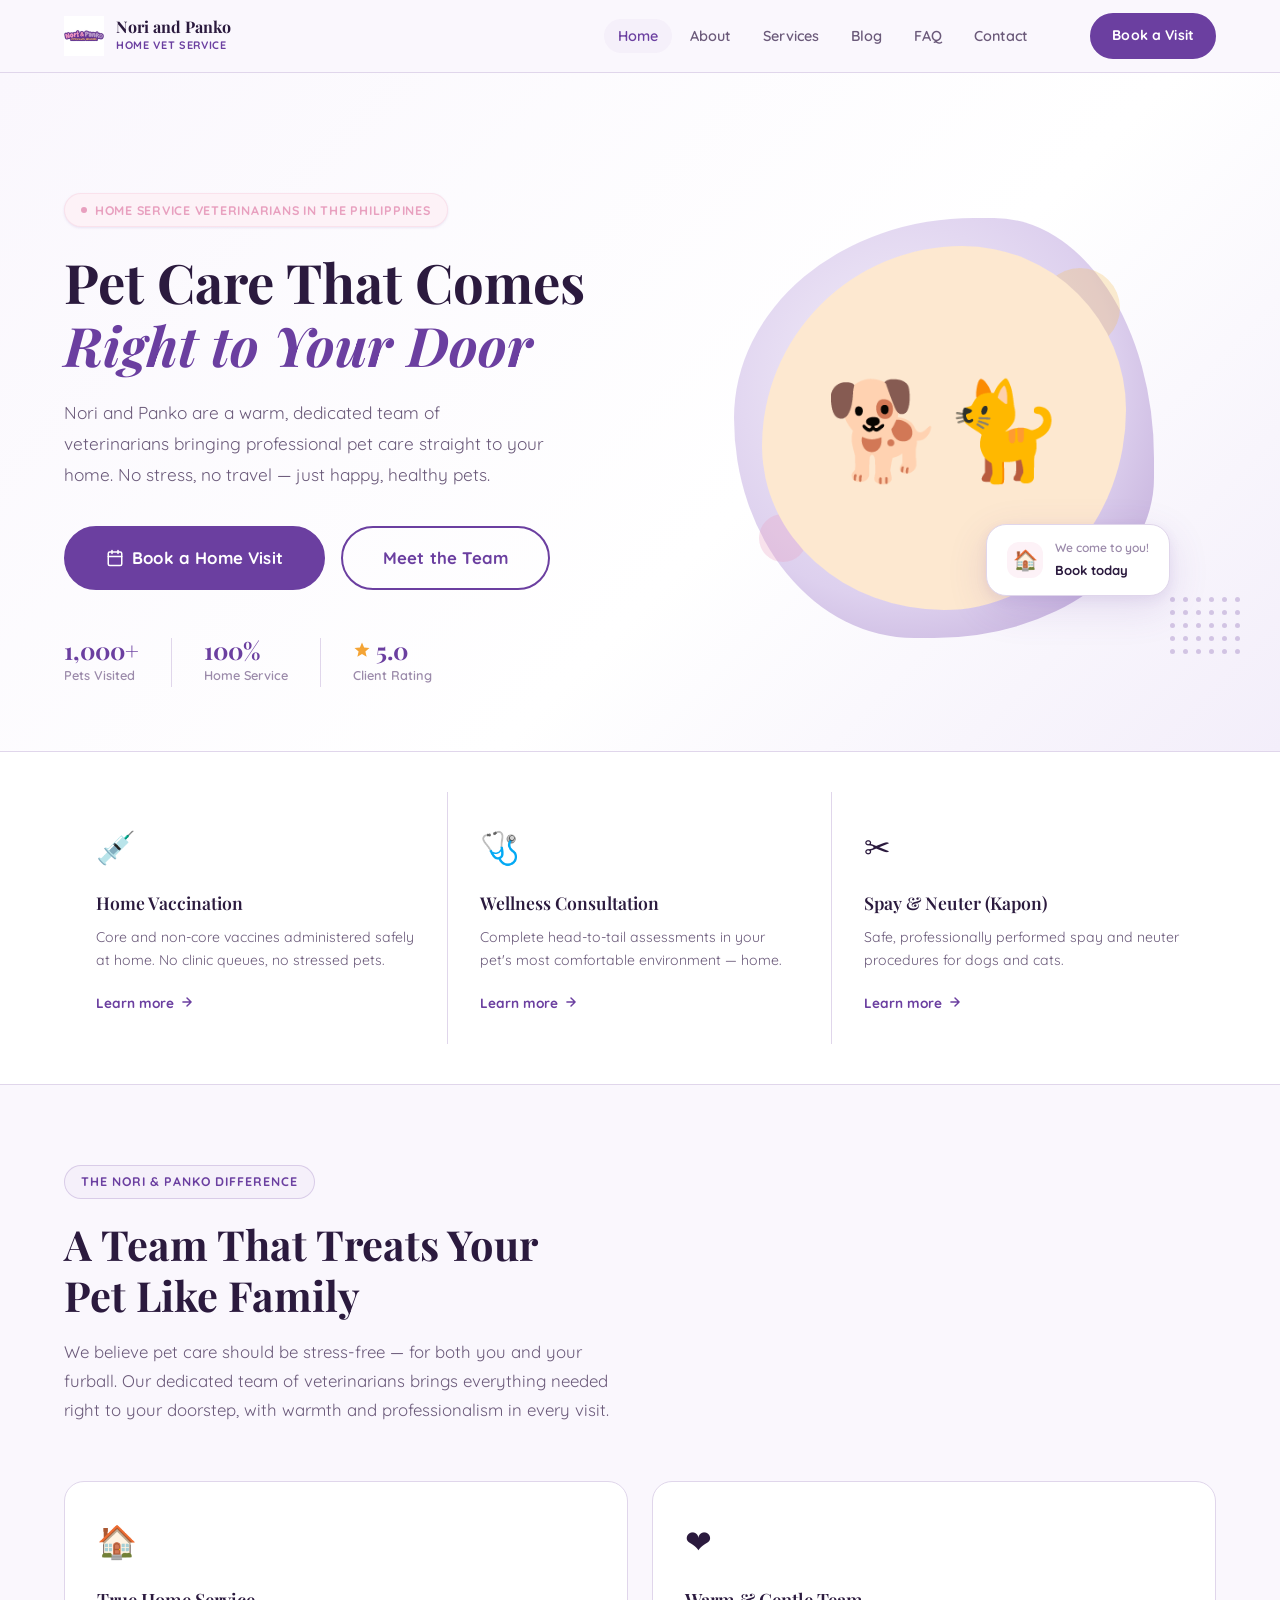
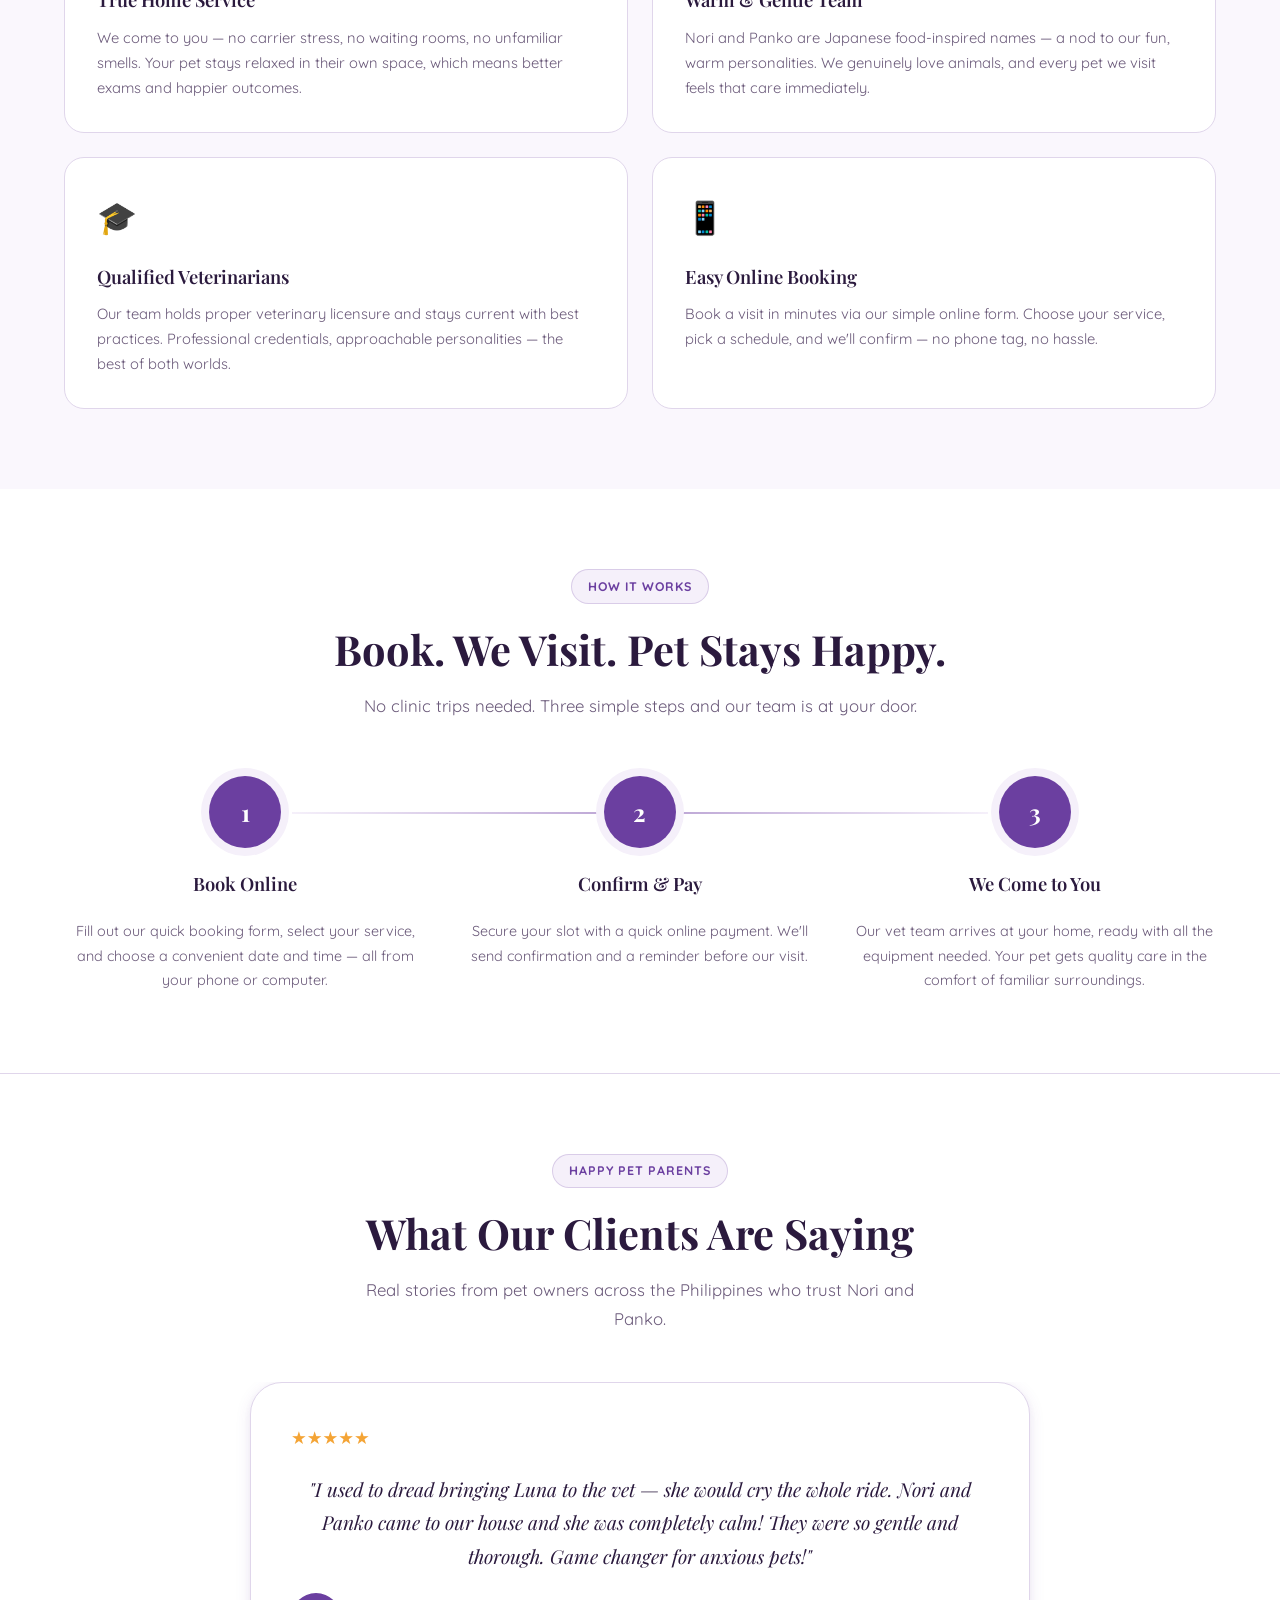
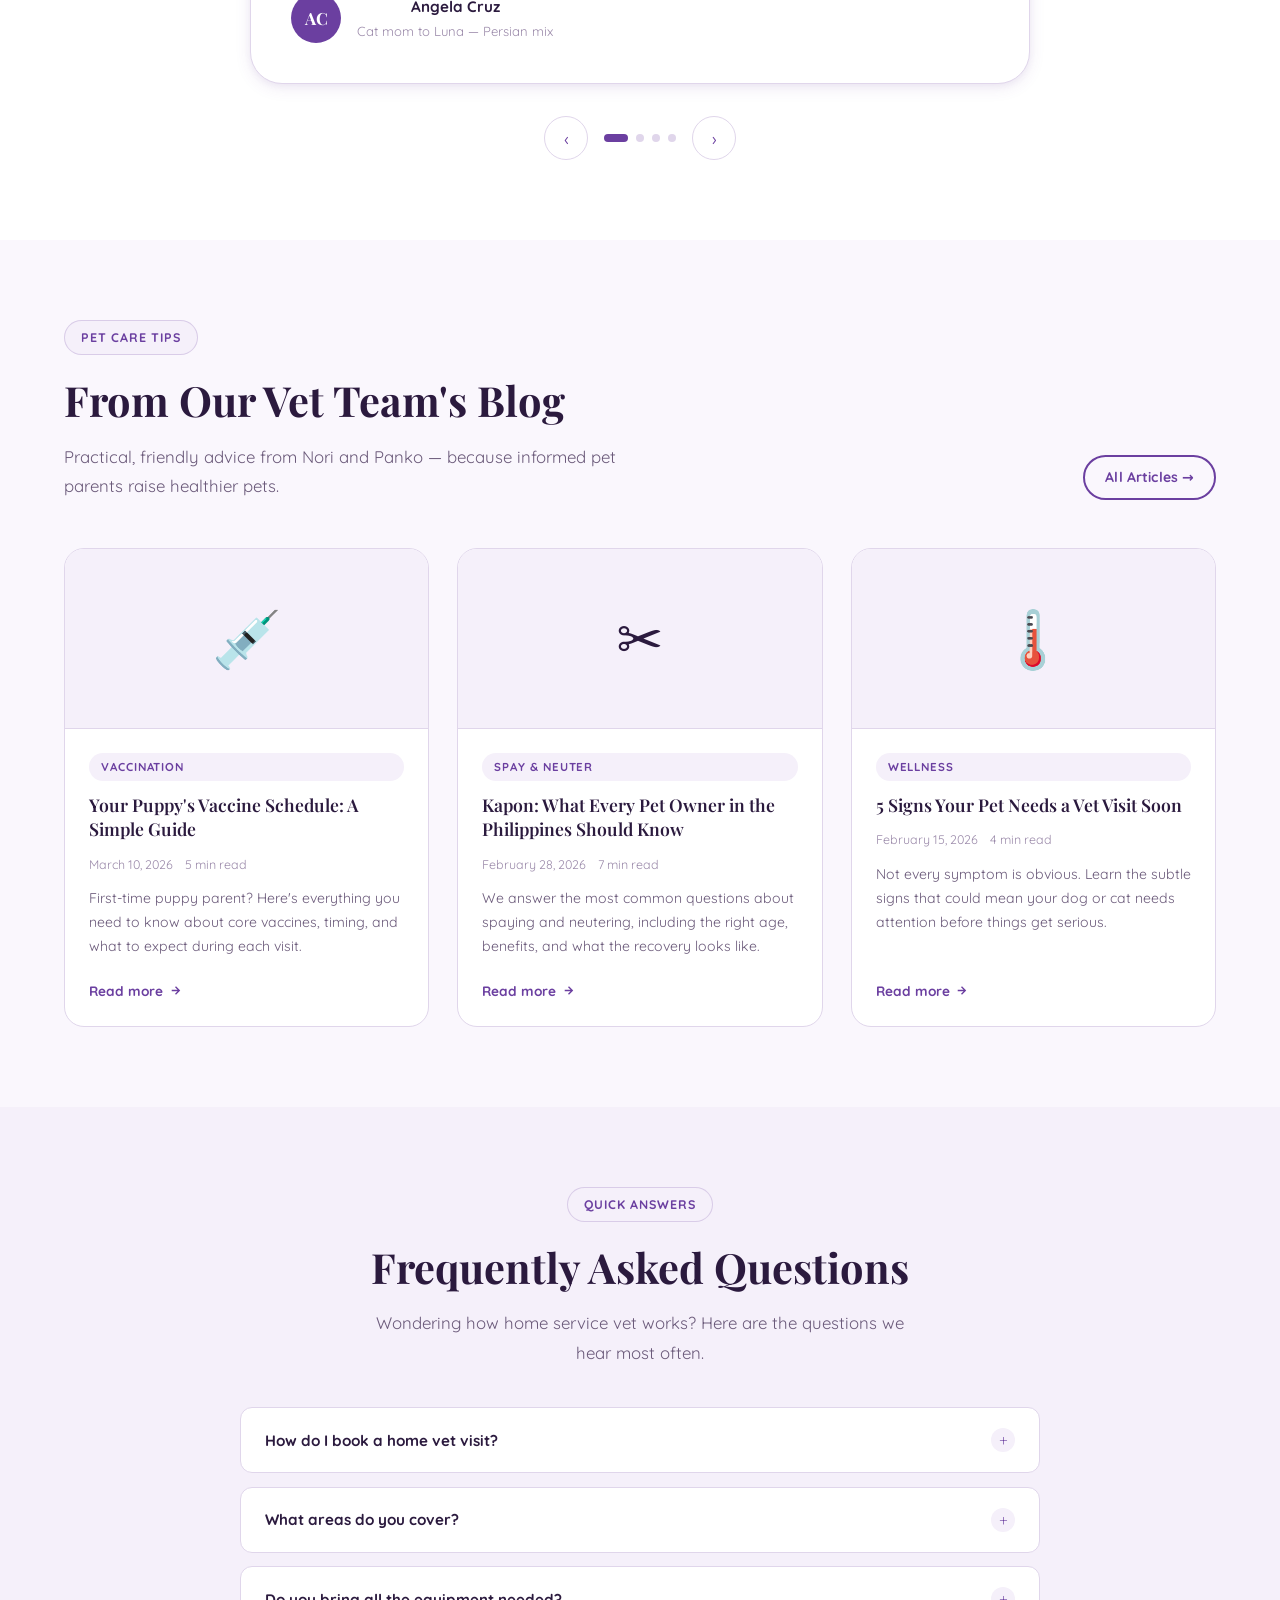
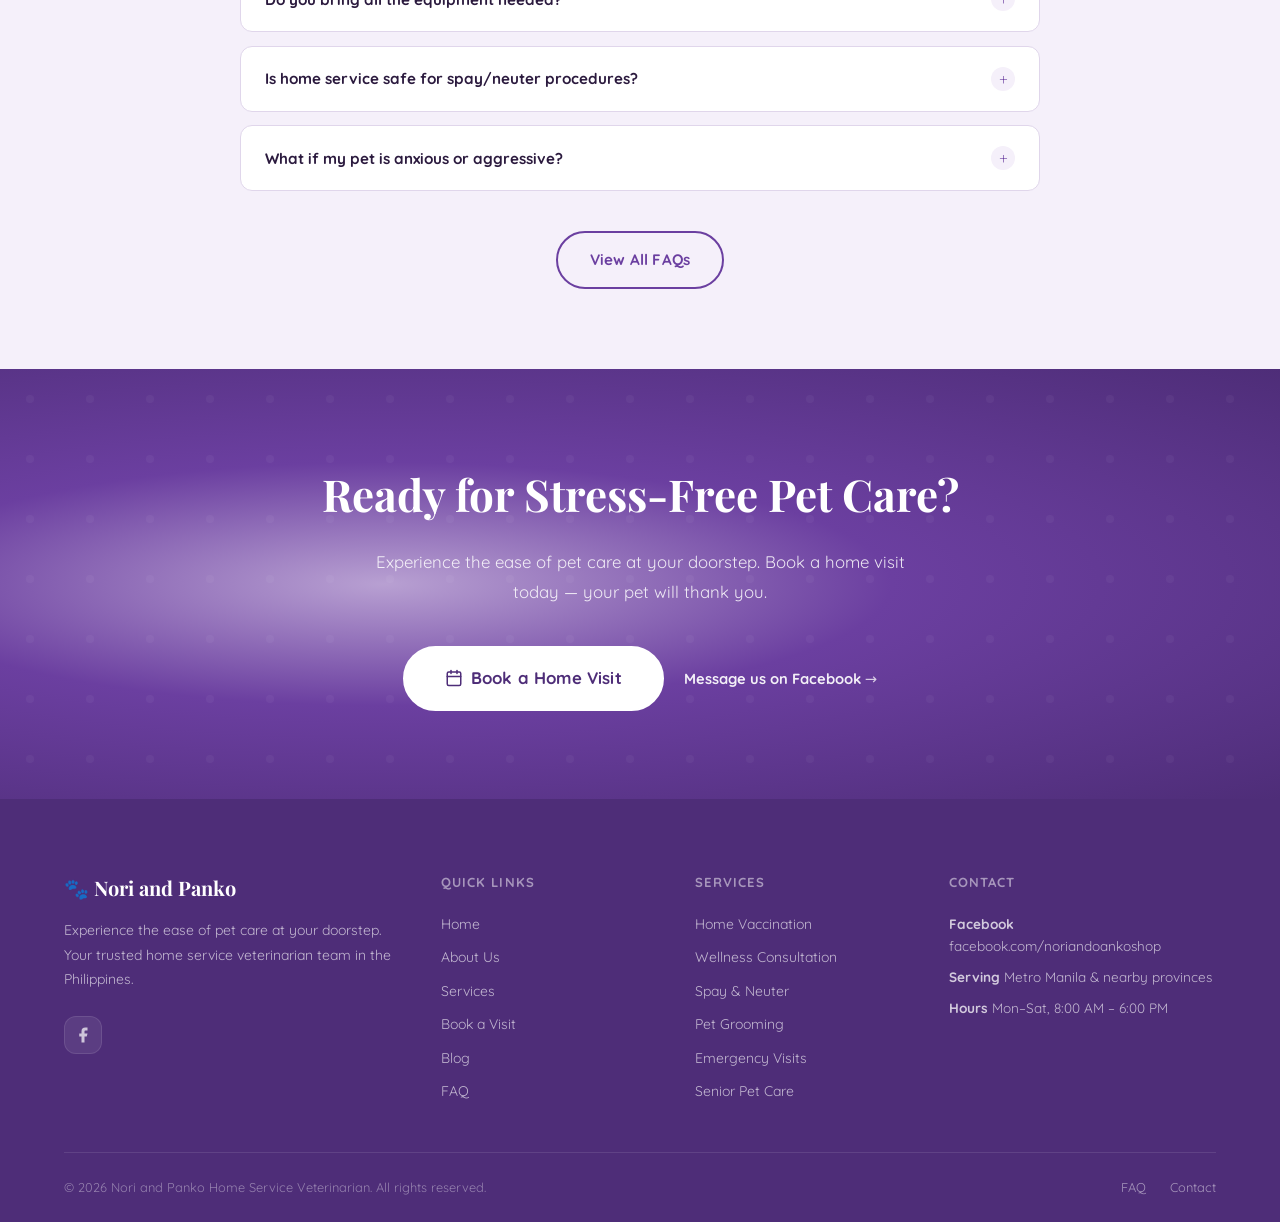
==== commit 71d902fa: "Match color palette and font to brand logo Updated all files to use purple/pink/lavender/gold palett" ====
--- a/index.html
+++ b/index.html
@@ -25,31 +25,31 @@
   }
   </script>
 
-  <link href="https://fonts.googleapis.com/css2?family=Playfair+Display:ital,wght@0,400;0,600;0,700;1,400&family=Nunito:ital,wght@0,300;0,400;0,500;0,600;0,700;0,800;1,400&display=swap" rel="stylesheet">
+  <link href="https://fonts.googleapis.com/css2?family=Playfair+Display:ital,wght@0,400;0,600;0,700;1,400&family=Quicksand:wght@300;400;500;600;700&display=swap" rel="stylesheet">
   <link rel="stylesheet" href="css/style.css">
   <style>
     /* ─────────────────────────────────────────────
        DESIGN TOKENS — Nori and Panko Warm Palette
     ───────────────────────────────────────────── */
     :root {
-      --clr-primary:          #E8913A;
-      --clr-primary-dark:     #C97A2E;
-      --clr-primary-light:    #F2B06A;
-      --clr-primary-subtle:   #FFF8F0;
-      --clr-secondary:        #6B8F71;
-      --clr-secondary-subtle: #F0F5F1;
-      --clr-accent:           #D4638F;
+      --clr-primary:          #6B3FA0;
+      --clr-primary-dark:     #4E2D78;
+      --clr-primary-light:    #B8A0D2;
+      --clr-primary-subtle:   #F5F0FA;
+      --clr-secondary:        #E8A0BF;
+      --clr-secondary-subtle: #FDF2F7;
+      --clr-accent:           #F0C060;
       --clr-peach:            #FDE8D0;
-      --clr-bg:               #FFFAF5;
-      --clr-bg-alt:           #FFF3E6;
+      --clr-bg:               #FAF7FD;
+      --clr-bg-alt:           #F3EEFA;
       --clr-surface:          #FFFFFF;
-      --clr-text:             #2B1F14;
-      --clr-text-secondary:   #6B5A48;
-      --clr-text-muted:       #9B8A78;
-      --clr-border:           #E8DFD5;
+      --clr-text:             #2B1A3E;
+      --clr-text-secondary:   #6B5A7A;
+      --clr-text-muted:       #9B8AAA;
+      --clr-border:           #E0D6EB;
 
       --ff-heading: 'Playfair Display', Georgia, serif;
-      --ff-body:    'Nunito', system-ui, sans-serif;
+      --ff-body:    'Quicksand', system-ui, sans-serif;
 
       --radius-sm:  0.375rem;
       --radius-md:  0.75rem;
@@ -57,10 +57,10 @@
       --radius-xl:  2rem;
       --radius-full: 9999px;
 
-      --shadow-sm:  0 1px 3px rgba(232,145,58,.08), 0 1px 2px rgba(232,145,58,.04);
-      --shadow-md:  0 4px 16px rgba(232,145,58,.10), 0 2px 6px rgba(232,145,58,.06);
-      --shadow-lg:  0 12px 40px rgba(232,145,58,.14), 0 4px 12px rgba(232,145,58,.08);
-      --shadow-xl:  0 24px 64px rgba(232,145,58,.16), 0 8px 24px rgba(232,145,58,.10);
+      --shadow-sm:  0 1px 3px rgba(107,63,160,.08), 0 1px 2px rgba(107,63,160,.04);
+      --shadow-md:  0 4px 16px rgba(107,63,160,.10), 0 2px 6px rgba(107,63,160,.06);
+      --shadow-lg:  0 12px 40px rgba(107,63,160,.14), 0 4px 12px rgba(107,63,160,.08);
+      --shadow-xl:  0 24px 64px rgba(107,63,160,.16), 0 8px 24px rgba(107,63,160,.10);
 
       --transition: 0.22s cubic-bezier(0.4, 0, 0.2, 1);
     }
@@ -81,7 +81,7 @@
       display: inline-flex; align-items: center; gap: 0.5rem;
       font-size: 0.78rem; font-weight: 700; letter-spacing: 0.08em; text-transform: uppercase;
       color: var(--clr-primary); background: var(--clr-primary-subtle);
-      border: 1px solid rgba(232,145,58,.2); border-radius: var(--radius-full);
+      border: 1px solid rgba(107,63,160,.2); border-radius: var(--radius-full);
       padding: 0.35rem 1rem; margin-bottom: 1.25rem;
     }
     .section-title {
@@ -102,7 +102,7 @@
       text-decoration: none; border: 2px solid transparent; cursor: pointer;
     }
     .btn-primary { background: var(--clr-primary); color: #fff; border-color: var(--clr-primary); }
-    .btn-primary:hover { background: var(--clr-primary-dark); border-color: var(--clr-primary-dark); transform: translateY(-1px); box-shadow: 0 6px 20px rgba(232,145,58,.35); }
+    .btn-primary:hover { background: var(--clr-primary-dark); border-color: var(--clr-primary-dark); transform: translateY(-1px); box-shadow: 0 6px 20px rgba(107,63,160,.35); }
     .btn-secondary { background: transparent; color: var(--clr-primary); border-color: var(--clr-primary); }
     .btn-secondary:hover { background: var(--clr-primary-subtle); transform: translateY(-1px); }
     .btn-white { background: #fff; color: var(--clr-primary-dark); border-color: #fff; }
@@ -111,7 +111,7 @@
     .btn-lg { padding: 1rem 2.5rem; font-size: 1.05rem; }
 
     /* NAV */
-    .nav { position: sticky; top: 0; z-index: 1000; background: rgba(255,250,245,.92); backdrop-filter: blur(16px); -webkit-backdrop-filter: blur(16px); border-bottom: 1px solid var(--clr-border); transition: box-shadow var(--transition); }
+    .nav { position: sticky; top: 0; z-index: 1000; background: rgba(250,247,253,.92); backdrop-filter: blur(16px); -webkit-backdrop-filter: blur(16px); border-bottom: 1px solid var(--clr-border); transition: box-shadow var(--transition); }
     .nav.scrolled { box-shadow: var(--shadow-md); }
     .nav-container { display: flex; align-items: center; gap: 2rem; height: 72px; }
     .nav-logo { display: flex; align-items: center; gap: 0.75rem; text-decoration: none; flex-shrink: 0; }
@@ -132,9 +132,9 @@
     @media (max-width: 900px) { .nav-links, .nav-actions { display: none; } .nav-toggle { display: flex; } }
 
     /* HERO */
-    .hero { background: linear-gradient(135deg, #FFFAF5 0%, #ffffff 60%, #FFF3E6 100%); padding-block: 6rem 4rem; position: relative; overflow: hidden; }
+    .hero { background: linear-gradient(135deg, #FAF7FD 0%, #ffffff 60%, #F3EEFA 100%); padding-block: 6rem 4rem; position: relative; overflow: hidden; }
     .hero-container { display: grid; grid-template-columns: 1fr 1fr; align-items: center; gap: 4rem; max-width: 1200px; margin-inline: auto; padding-inline: 1.5rem; }
-    .hero-badge { display: inline-flex; align-items: center; gap: 0.5rem; font-size: 0.78rem; font-weight: 700; letter-spacing: 0.06em; text-transform: uppercase; color: var(--clr-secondary); background: var(--clr-secondary-subtle); border: 1px solid rgba(107,143,113,.2); border-radius: var(--radius-full); padding: 0.35rem 1rem; margin-bottom: 1.5rem; }
+    .hero-badge { display: inline-flex; align-items: center; gap: 0.5rem; font-size: 0.78rem; font-weight: 700; letter-spacing: 0.06em; text-transform: uppercase; color: var(--clr-secondary); background: var(--clr-secondary-subtle); border: 1px solid rgba(232,160,191,.2); border-radius: var(--radius-full); padding: 0.35rem 1rem; margin-bottom: 1.5rem; }
     .hero-badge::before { content: ''; width: 6px; height: 6px; border-radius: 50%; background: var(--clr-secondary); display: inline-block; }
     .hero-title { font-family: var(--ff-heading); font-size: clamp(2.2rem, 4.5vw, 3.4rem); font-weight: 700; line-height: 1.15; color: var(--clr-text); margin-bottom: 1.25rem; }
     .hero-title span { color: var(--clr-primary); font-style: italic; }
@@ -149,7 +149,7 @@
     .hero-visual { position: relative; display: flex; align-items: center; justify-content: center; }
     .hero-blob { position: relative; width: 420px; height: 420px; flex-shrink: 0; animation: floatBlob 6s ease-in-out infinite; }
     @keyframes floatBlob { 0%, 100% { transform: translateY(0px) rotate(0deg); } 33% { transform: translateY(-14px) rotate(1.5deg); } 66% { transform: translateY(-7px) rotate(-1deg); } }
-    .hero-blob-bg { position: absolute; inset: 0; background: radial-gradient(ellipse at 40% 40%, #FFF8F0 0%, #FDDCB5 60%, #F2B06A 100%); border-radius: 60% 40% 55% 45% / 50% 60% 40% 55%; }
+    .hero-blob-bg { position: absolute; inset: 0; background: radial-gradient(ellipse at 40% 40%, #F5F0FA 0%, #DDD0EE 60%, #B8A0D2 100%); border-radius: 60% 40% 55% 45% / 50% 60% 40% 55%; }
     .hero-blob-inner { position: absolute; inset: 28px; border-radius: 55% 45% 50% 50% / 55% 45% 55% 45%; overflow: hidden; background: var(--clr-peach); display: flex; align-items: center; justify-content: center; }
     .hero-blob-inner img { width: 100%; height: 100%; object-fit: cover; object-position: center 15%; }
     .hero-blob-emoji { font-size: 6rem; line-height: 1; }
@@ -288,7 +288,7 @@
   <nav class="nav" id="mainNav">
     <div class="container nav-container">
       <a href="index.html" class="nav-logo">
-        <div class="nav-logo-icon">🐾</div>
+        <img src="326019119_713297257168598_2456630916883550484_n.jpg" alt="Nori &amp; Panko Logo" style="height:40px;">
         <div>
           <div class="nav-logo-name">Nori and Panko</div>
           <div class="nav-logo-sub">Home Vet Service</div>
@@ -501,7 +501,7 @@
                   "I used to dread bringing Luna to the vet — she would cry the whole ride. Nori and Panko came to our house and she was completely calm! They were so gentle and thorough. Game changer for anxious pets!"
                 </blockquote>
                 <div class="testimonial-author">
-                  <div class="testimonial-avatar" aria-hidden="true" style="background:#E8913A;">AC</div>
+                  <div class="testimonial-avatar" aria-hidden="true" style="background:#6B3FA0;">AC</div>
                   <div>
                     <div class="testimonial-name">Angela Cruz</div>
                     <div class="testimonial-role">Cat mom to Luna — Persian mix</div>
@@ -517,7 +517,7 @@
                   "Our puppy Bruno got his complete vaccines without us leaving the house. The team was on time, professional, and so sweet with him. Will definitely be booking again for his boosters!"
                 </blockquote>
                 <div class="testimonial-author">
-                  <div class="testimonial-avatar" aria-hidden="true" style="background:#6B8F71;">RM</div>
+                  <div class="testimonial-avatar" aria-hidden="true" style="background:#E8A0BF;">RM</div>
                   <div>
                     <div class="testimonial-name">Rico Mendoza</div>
                     <div class="testimonial-role">Dog dad to Bruno — Labrador puppy</div>
@@ -533,7 +533,7 @@
                   "Had the kapon (spay) procedure done for my cats Mochi and Soba. The team was very reassuring throughout. Post-op care instructions were clear and my girls recovered beautifully!"
                 </blockquote>
                 <div class="testimonial-author">
-                  <div class="testimonial-avatar" aria-hidden="true" style="background:#D4638F;">SL</div>
+                  <div class="testimonial-avatar" aria-hidden="true" style="background:#F0C060;">SL</div>
                   <div>
                     <div class="testimonial-name">Sofia Lim</div>
                     <div class="testimonial-role">Cat mom to Mochi &amp; Soba</div>
@@ -549,7 +549,7 @@
                   "I have three dogs and taking them all to a clinic was a logistical nightmare. Nori and Panko handled all three in one visit at home. Saved me so much time and stress. Highly recommend!"
                 </blockquote>
                 <div class="testimonial-author">
-                  <div class="testimonial-avatar" aria-hidden="true" style="background:#C97A2E;">JR</div>
+                  <div class="testimonial-avatar" aria-hidden="true" style="background:#4E2D78;">JR</div>
                   <div>
                     <div class="testimonial-name">Joel Reyes</div>
                     <div class="testimonial-role">Dog dad to Tofu, Miso &amp; Tempeh</div>
--- a/css/style.css
+++ b/css/style.css
@@ -1,7 +1,7 @@
 /* ============================================================
    Nori and Panko Home Service Veterinarian
    Global Design System & Stylesheet
-   Warm amber/orange palette — friendly, approachable, home-based
+   Deep purple / lavender / pink palette — logo-matched brand colors
    ============================================================ */
 
 /* ============================================================
@@ -9,37 +9,37 @@
    ============================================================ */
 :root {
   /* --- Color Palette --- */
-  --clr-primary:          #E8913A;
-  --clr-primary-dark:     #C97A2E;
-  --clr-primary-light:    #F2B06A;
-  --clr-primary-lighter:  #FDDCB5;
-  --clr-primary-subtle:   #FFF8F0;
-
-  --clr-secondary:        #6B8F71;
-  --clr-secondary-light:  #8EAD94;
-  --clr-secondary-subtle: #F0F5F1;
-
-  --clr-accent:           #D4638F;
-  --clr-accent-dark:      #B54E75;
+  --clr-primary:          #6B3FA0;
+  --clr-primary-dark:     #4E2D78;
+  --clr-primary-light:    #B8A0D2;
+  --clr-primary-lighter:  #DDD0EE;
+  --clr-primary-subtle:   #F5F0FA;
+
+  --clr-secondary:        #E8A0BF;
+  --clr-secondary-light:  #F0C0D5;
+  --clr-secondary-subtle: #FDF2F7;
+
+  --clr-accent:           #F0C060;
+  --clr-accent-dark:      #D4A030;
 
   --clr-peach:            #FDE8D0;
   --clr-peach-dark:       #EDD0A8;
 
-  --clr-bg:               #FFFAF5;
-  --clr-bg-alt:           #FFF3E6;
+  --clr-bg:               #FAF7FD;
+  --clr-bg-alt:           #F3EEFA;
   --clr-surface:          #FFFFFF;
-  --clr-surface-raised:   #FFFDF9;
-
-  --clr-text:             #2B1F14;
-  --clr-text-secondary:   #6B5A48;
-  --clr-text-muted:       #9B8A78;
-
-  --clr-border:           #E8DFD5;
-  --clr-border-light:     #F2EDE6;
+  --clr-surface-raised:   #FDFAFF;
+
+  --clr-text:             #2B1A3E;
+  --clr-text-secondary:   #6B5A7A;
+  --clr-text-muted:       #9B8AAA;
+
+  --clr-border:           #E0D6EB;
+  --clr-border-light:     #EDE8F5;
 
   /* --- Typography --- */
   --ff-display: 'Playfair Display', Georgia, serif;
-  --ff-body:    'Nunito', system-ui, -apple-system, BlinkMacSystemFont, 'Segoe UI', sans-serif;
+  --ff-body:    'Quicksand', system-ui, -apple-system, BlinkMacSystemFont, 'Segoe UI', sans-serif;
 
   /* --- Fluid Font Scale --- */
   --fs-xs:   clamp(0.7rem,   1.5vw, 0.75rem);
@@ -73,16 +73,16 @@
   --radius-2xl:  32px;
   --radius-full: 9999px;
 
-  /* --- Shadows (amber-tinted) --- */
-  --shadow-xs: 0 1px 3px rgba(232, 145, 58, 0.06),
+  /* --- Shadows (purple-tinted) --- */
+  --shadow-xs: 0 1px 3px rgba(107, 63, 160, 0.06),
                0 1px 2px rgba(0, 0, 0, 0.04);
-  --shadow-sm: 0 2px 8px rgba(232, 145, 58, 0.08),
+  --shadow-sm: 0 2px 8px rgba(107, 63, 160, 0.08),
                0 1px 4px rgba(0, 0, 0, 0.04);
-  --shadow-md: 0 4px 16px rgba(232, 145, 58, 0.10),
+  --shadow-md: 0 4px 16px rgba(107, 63, 160, 0.10),
                0 2px 8px rgba(0, 0, 0, 0.06);
-  --shadow-lg: 0 8px 32px rgba(232, 145, 58, 0.12),
+  --shadow-lg: 0 8px 32px rgba(107, 63, 160, 0.12),
                0 4px 16px rgba(0, 0, 0, 0.08);
-  --shadow-xl: 0 16px 48px rgba(232, 145, 58, 0.15),
+  --shadow-xl: 0 16px 48px rgba(107, 63, 160, 0.15),
                0 8px 24px rgba(0, 0, 0, 0.10);
 
   /* --- Transitions --- */
@@ -179,7 +179,7 @@
   text-transform: uppercase;
   color: var(--clr-primary);
   background: var(--clr-primary-subtle);
-  border: 1px solid rgba(232,145,58,.2);
+  border: 1px solid rgba(107,63,160,.2);
   border-radius: var(--radius-full);
   padding: 0.35rem 1rem;
   margin-bottom: 1.25rem;
@@ -238,7 +238,7 @@
   background: var(--clr-primary-dark);
   border-color: var(--clr-primary-dark);
   transform: translateY(-1px);
-  box-shadow: 0 6px 20px rgba(232,145,58,.35);
+  box-shadow: 0 6px 20px rgba(107,63,160,.35);
 }
 
 .btn-secondary {
@@ -283,7 +283,7 @@
   position: sticky;
   top: 0;
   z-index: 1000;
-  background: rgba(255,250,245,.92);
+  background: rgba(250,247,253,.92);
   backdrop-filter: blur(16px);
   -webkit-backdrop-filter: blur(16px);
   border-bottom: 1px solid var(--clr-border);
@@ -388,7 +388,7 @@
   display: none;
   padding: 1.25rem 1.5rem 1.5rem;
   border-top: 1px solid var(--clr-border);
-  background: rgba(255,250,245,.97);
+  background: rgba(250,247,253,.97);
 }
 .nav-mobile-menu.open { display: block; }
 
@@ -402,7 +402,7 @@
    7. PAGE HERO (inner pages)
    ============================================================ */
 .page-hero {
-  background: linear-gradient(135deg, var(--clr-primary-subtle) 0%, #fff 60%, #f5f8f2 100%);
+  background: linear-gradient(135deg, var(--clr-primary-subtle) 0%, #fff 60%, #F3EEFA 100%);
   padding: 4rem 0 3.5rem;
   position: relative;
   overflow: hidden;
@@ -414,7 +414,7 @@
   right: -60px;
   width: 320px;
   height: 320px;
-  background: radial-gradient(circle, rgba(232,145,58,.08) 0%, transparent 70%);
+  background: radial-gradient(circle, rgba(107,63,160,.08) 0%, transparent 70%);
   border-radius: 50%;
 }
 .page-hero::after {
@@ -424,7 +424,7 @@
   left: 10%;
   width: 200px;
   height: 200px;
-  background: radial-gradient(circle, rgba(107,143,113,.06) 0%, transparent 70%);
+  background: radial-gradient(circle, rgba(184,160,210,.06) 0%, transparent 70%);
   border-radius: 50%;
 }
 
@@ -450,7 +450,7 @@
   text-transform: uppercase;
   color: var(--clr-primary);
   background: white;
-  border: 1px solid rgba(232,145,58,.25);
+  border: 1px solid rgba(107,63,160,.25);
   border-radius: var(--radius-full);
   padding: 0.4rem 1.1rem;
   margin-top: 1.5rem;
@@ -663,7 +663,7 @@
 }
 .form-control:focus {
   border-color: var(--clr-primary);
-  box-shadow: 0 0 0 3px rgba(232,145,58,.12);
+  box-shadow: 0 0 0 3px rgba(107,63,160,.12);
 }
 .form-control.is-error {
   border-color: #C0613F;
@@ -994,7 +994,7 @@
   transition: opacity var(--transition);
 }
 .service-card:hover {
-  border-color: rgba(232,145,58,.3);
+  border-color: rgba(107,63,160,.3);
   box-shadow: var(--shadow-md);
   transform: translateY(-3px);
 }
@@ -1079,7 +1079,7 @@
 }
 .status-pending   { background: #FFF8E6; color: #8A6B00; border: 1px solid #E8D85A; }
 .status-payment   { background: #FFF5F0; color: #C0613F; border: 1px solid rgba(192,97,63,.3); }
-.status-confirmed { background: var(--clr-secondary-subtle); color: var(--clr-secondary); border: 1px solid rgba(107,143,113,.3); }
+.status-confirmed { background: var(--clr-secondary-subtle); color: var(--clr-primary); border: 1px solid rgba(107,63,160,.3); }
 .status-cancelled { background: #FFF0F0; color: #A03030; border: 1px solid rgba(160,48,48,.3); }
 
 
